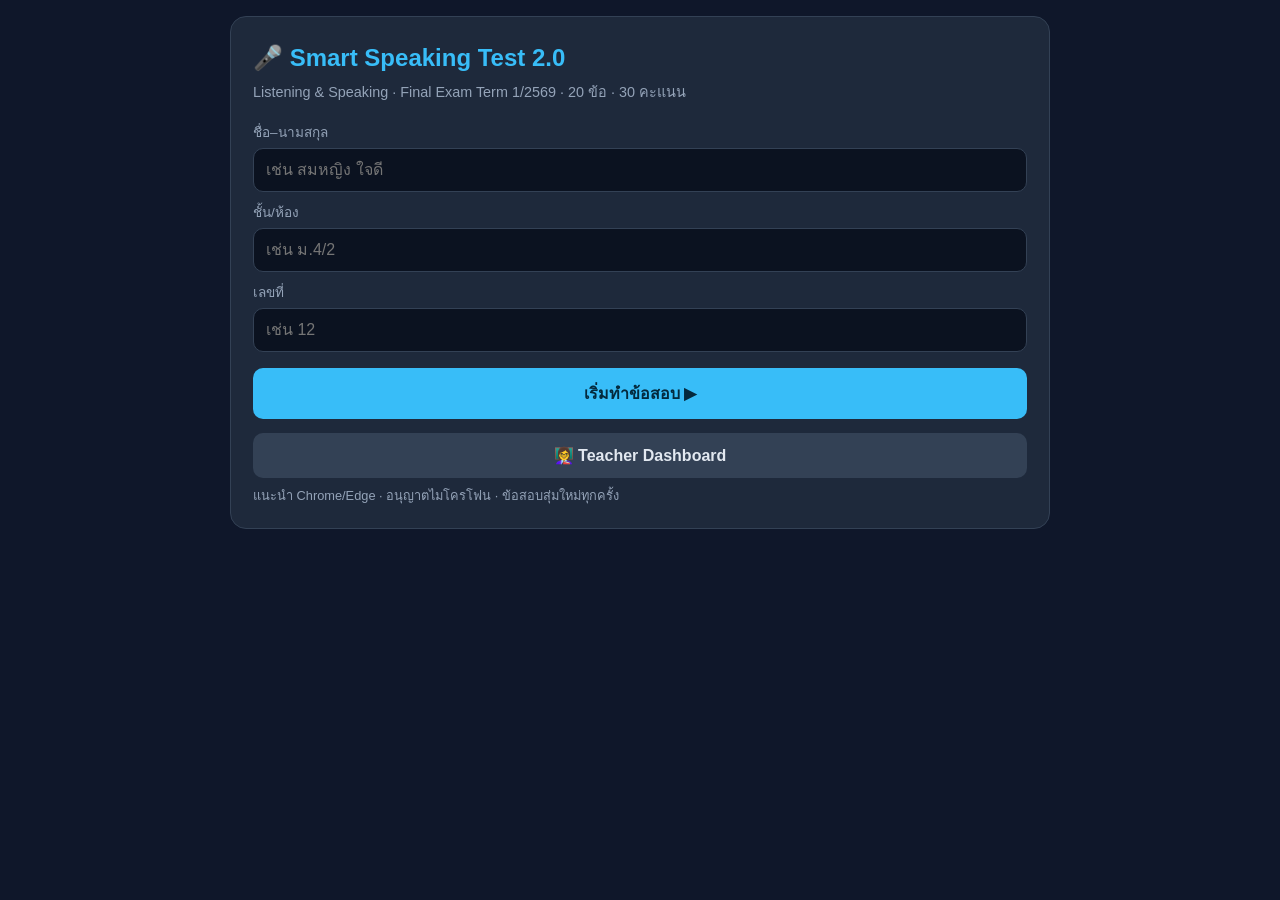
==== index.html @ fe325444 "Rename _Smart_Speaking_Test_2.0_20_30_.html to index.html" ====
<!DOCTYPE html>
<html lang="th">
<head>
<meta charset="UTF-8">
<meta name="viewport" content="width=device-width,initial-scale=1">
<title>Smart Speaking Test 2.0 | Listening & Speaking 1/2569</title>
<style>
:root{--bg:#0f172a;--card:#1e293b;--line:#334155;--pri:#38bdf8;--ok:#22c55e;--warn:#f59e0b;--bad:#ef4444;--txt:#e2e8f0;--mut:#94a3b8}
*{box-sizing:border-box;margin:0;padding:0}
body{font-family:'Segoe UI',Tahoma,sans-serif;background:var(--bg);color:var(--txt);padding:16px;line-height:1.6}
.wrap{max-width:820px;margin:0 auto}
.card{background:var(--card);border:1px solid var(--line);border-radius:16px;padding:22px;margin-bottom:16px}
h1{font-size:1.5rem;color:var(--pri);margin-bottom:4px}
h2{font-size:1.15rem;margin-bottom:12px;color:var(--pri)}
.sub{color:var(--mut);font-size:.9rem;margin-bottom:18px}
label{display:block;font-size:.85rem;color:var(--mut);margin:10px 0 4px}
input,select{width:100%;padding:12px;border-radius:10px;border:1px solid var(--line);background:#0b1220;color:var(--txt);font-size:1rem}
button{cursor:pointer;border:none;border-radius:10px;padding:13px 18px;font-size:1rem;font-weight:600;transition:.2s}
.btn{background:var(--pri);color:#04293d;width:100%;margin-top:16px}
.btn:hover{filter:brightness(1.1)}
.btn2{background:#334155;color:var(--txt)}
.mic{background:var(--bad);color:#fff;width:100%;font-size:1.05rem;padding:18px}
.mic.rec{animation:pulse 1s infinite}
@keyframes pulse{50%{opacity:.55}}
.bar{height:8px;background:#0b1220;border-radius:99px;overflow:hidden;margin:10px 0 18px}
.bar>i{display:block;height:100%;background:var(--pri);transition:.3s}
.q{font-size:1.3rem;font-weight:700;margin:6px 0 4px}
.tag{display:inline-block;font-size:.72rem;background:#0b1220;border:1px solid var(--line);color:var(--mut);padding:3px 10px;border-radius:99px}
.opt{display:block;width:100%;text-align:left;background:#0b1220;border:1px solid var(--line);color:var(--txt);padding:13px;border-radius:10px;margin-top:9px;font-weight:500}
.opt:hover{border-color:var(--pri)}
.opt.sel{border-color:var(--pri);background:#0d2b3d}
.box{background:#0b1220;border:1px dashed var(--line);border-radius:10px;padding:14px;margin-top:14px;min-height:56px;font-size:1rem}
.fb{margin-top:12px;padding:12px;border-radius:10px;font-weight:600}
.g{background:#052e16;color:#86efac}.y{background:#3b2a06;color:#fcd34d}.r{background:#3f1212;color:#fca5a5}
.grid{display:grid;grid-template-columns:repeat(auto-fit,minmax(130px,1fr));gap:12px}
.stat{background:#0b1220;border:1px solid var(--line);border-radius:12px;padding:14px;text-align:center}
.stat b{display:block;font-size:1.7rem;color:var(--pri)}
.stat span{font-size:.8rem;color:var(--mut)}
table{width:100%;border-collapse:collapse;font-size:.85rem;margin-top:12px}
th,td{border-bottom:1px solid var(--line);padding:9px;text-align:left}
th{color:var(--mut);font-weight:600}
.hide{display:none}
.row{display:flex;gap:10px;margin-top:14px}.row>*{flex:1}
.score{font-size:3rem;font-weight:800;color:var(--pri);text-align:center}
.note{font-size:.8rem;color:var(--mut);margin-top:8px}
</style>
</head>
<body><div class="wrap">

<!-- ========== LOGIN ========== -->
<div id="s1" class="card">
  <h1>🎤 Smart Speaking Test 2.0</h1>
  <div class="sub">Listening &amp; Speaking · Final Exam Term 1/2569 · 20 ข้อ · 30 คะแนน</div>
  <label>ชื่อ–นามสกุล</label><input id="nm" placeholder="เช่น สมหญิง ใจดี">
  <label>ชั้น/ห้อง</label><input id="cl" placeholder="เช่น ม.4/2">
  <label>เลขที่</label><input id="no" type="number" placeholder="เช่น 12">
  <button class="btn" onclick="start()">เริ่มทำข้อสอบ ▶</button>
  <div class="row"><button class="btn2" onclick="teacher()">👩‍🏫 Teacher Dashboard</button></div>
  <div class="note">แนะนำ Chrome/Edge · อนุญาตไมโครโฟน · ข้อสอบสุ่มใหม่ทุกครั้ง</div>
</div>

<!-- ========== TEST ========== -->
<div id="s2" class="card hide">
  <div style="display:flex;justify-content:space-between;font-size:.85rem;color:var(--mut)">
    <span id="pg">ข้อ 1 / 20</span><span id="sc">คะแนน 0 / 30</span>
  </div>
  <div class="bar"><i id="pb" style="width:5%"></i></div>
  <span class="tag" id="cat">Ability</span>
  <div class="q" id="qt">Can you sing?</div>
  <div class="note">🗣️ กดปุ่มไมค์แล้วพูดคำตอบเป็นภาษาอังกฤษ (ได้คะแนนเต็ม) หรือเลือกตัวเลือกด้านล่าง (ได้สูงสุด 1.0)</div>
  <button class="mic" id="mic" onclick="rec()">🎙️ กดเพื่อพูด</button>
  <div class="box" id="tr"><span style="color:#64748b">คำพูดของคุณจะแสดงที่นี่…</span></div>
  <div id="opts"></div>
  <div id="fb"></div>
  <button class="btn" id="nx" onclick="next()">ตรวจคำตอบ ✓</button>
</div>

<!-- ========== RESULT ========== -->
<div id="s3" class="card hide">
  <h2>📊 ผลการสอบ</h2>
  <div id="rs"></div>
  <div class="row"><button class="btn2" onclick="location.reload()">ทำใหม่</button>
  <button class="btn2" onclick="teacher()">Dashboard</button></div>
</div>

<!-- ========== DASHBOARD ========== -->
<div id="s4" class="card hide">
  <h2>👩‍🏫 Teacher Dashboard</h2>
  <div class="grid" id="st"></div>
  <div style="overflow-x:auto"><table id="tb"></table></div>
  <div class="row">
    <button class="btn2" onclick="csv()">⬇ Export CSV</button>
    <button class="btn2" onclick="clr()">🗑 ล้างข้อมูล</button>
    <button class="btn2" onclick="location.reload()">← กลับ</button>
  </div>
</div>

</div>
<script>
const TEACHER_PIN="1234", TOTAL=20, PER=1.5, PASS=.6;

/* ---------- คลังข้อสอบ 37 ข้อ (สุ่มมา 20) ---------- */
const BANK=[
{c:"Ability",q:"Can you sing?",a:"Yes, I can.",k:[["yes","yeah","no","nah"],["can"]]},
{c:"Ability",q:"Can you speak Spanish?",a:"No, I can't.",k:[["no","nah","yes"],["can"]]},
{c:"Ability",q:"Can you play tennis?",a:"Yes, but only a little.",k:[["yes","yeah"],["little","not very well"]]},
{c:"Ability",q:"Do you know how to ski?",a:"Yes, I do.",k:[["yes","yeah","no"],["do"]]},
{c:"Ability",q:"Do you know how to use a computer?",a:"Yes, I can use a computer.",k:[["yes","yeah"],["use","computer"]]},
{c:"Ability",q:"Do you know how to play the piano?",a:"I know how to play the piano.",k:[["know","can"],["play"],["piano"]]},
{c:"Personal",q:"Where are you from?",a:"I'm from England.",k:[["i'm","i am","im"],["from"],["england"]]},
{c:"Personal",q:"Which part of England are you from?",a:"London.",k:[["london"]]},
{c:"Personal",q:"What do you do?",a:"I'm a salesperson.",k:[["i'm","i am","im"],["salesperson","sales person"]]},
{c:"Personal",q:"Who do you work for?",a:"I work for IBM.",k:[["work"],["for"],["ibm"]]},
{c:"Personal",q:"Where do you work?",a:"I work in Richmond.",k:[["work"],["in"],["richmond"]]},
{c:"Personal",q:"What are you studying?",a:"I'm studying Economics.",k:[["studying","study"],["economics"]]},
{c:"Personal",q:"What school do you go to?",a:"I go to the University of Colorado.",k:[["go to"],["university"],["colorado"]]},
{c:"Personal",q:"How old are you?",a:"I'm twenty-five.",k:[["i'm","i am","im"],["twenty","25"]]},
{c:"Personal",q:"Are you married?",a:"Yes, I am.",k:[["yes","no"],["i am","i'm","im","not"]]},
{c:"Personal",q:"Do you have any children?",a:"No, I don't.",k:[["no","yes"],["don't","dont","do"]]},
{c:"Time",q:"Ask a stranger for the time politely.",a:"Excuse me, what time is it?",k:[["excuse me","pardon me","could you"],["time"]]},
{c:"Time",q:"It is 2:05. What time is it?",a:"It's five past two.",k:[["five"],["past","after","two oh five","2 05"]]},
{c:"Time",q:"It is 2:50. What time is it?",a:"It's ten to three.",k:[["ten"],["to","before"],["three"]]},
{c:"Time",q:"It is 4:15. What time is it?",a:"It's a quarter past four.",k:[["quarter"],["past","after"],["four"]]},
{c:"Time",q:"It is 2:30. What time is it?",a:"It's half past two.",k:[["half","thirty"],["past","two"]]},
{c:"Time",q:"Ask someone for today's date politely.",a:"Excuse me, what's today's date?",k:[["excuse me","pardon me","could you","do you know"],["date"]]},
{c:"Time",q:"Today is May 1. What's the date?",a:"It's May first.",k:[["may"],["first","1st"]]},
{c:"Time",q:"Today is Tuesday, May 1. What's the date?",a:"It's Tuesday, the first of May.",k:[["tuesday"],["first","1st"],["may"]]},
{c:"Time",q:"When is St. Patrick's Day?",a:"It's March seventeenth.",k:[["march"],["seventeen","17th","17"]]},
{c:"Routine",q:"What do you do after school?",a:"I go to the library.",k:[["i go","we go","go"],["library"]]},
{c:"Routine",q:"What does she do on Sunday?",a:"She goes to the park.",k:[["she goes","goes"],["park"]]},
{c:"Routine",q:"Who do you have lunch with?",a:"I have lunch with friends.",k:[["i have","have"],["lunch"],["friends"]]},
{c:"Routine",q:"Who does he have lunch with?",a:"He has lunch with classmates.",k:[["he has","has"],["lunch"],["classmates"]]},
{c:"Routine",q:"Do you get up before 7:00?",a:"Yes, I do.",k:[["yes","no"],["do","don't","dont"]]},
{c:"Routine",q:"Does he watch TV after dinner?",a:"No, he doesn't.",k:[["no","yes"],["doesn't","doesnt","does"]]},
{c:"Location",q:"Where is the phone book?",a:"It's on the desk, by the telephone.",k:[["it's","it is","its"],["on"],["desk"]]},
{c:"Location",q:"Where are the pens?",a:"They're in the drawer, next to the dictionary.",k:[["they're","they are","theyre"],["in"],["drawer"]]},
{c:"Location",q:"Where does the teapot go?",a:"It goes behind the sink, on the shelf.",k:[["it goes","goes"],["behind"],["sink"]]},
{c:"Location",q:"Where do the magazines go?",a:"They go under the coffee table.",k:[["they go","go"],["under"],["coffee table","table"]]},
{c:"Location",q:"Where do the sugar tongs go?",a:"They go between the radio and the clock.",k:[["they go","go"],["between"],["radio"],["clock"]]},
{c:"Location",q:"Tell your friend to put the sugar bowl on the counter.",a:"Pick up the sugar bowl and put it on the counter.",k:[["pick up","take"],["sugar bowl"],["put"],["counter"]]}
];

/* ---------- Utils ---------- */
const sh=a=>a.map(v=>[Math.random(),v]).sort((x,y)=>x[0]-y[0]).map(v=>v[1]);
const norm=s=>" "+s.toLowerCase().replace(/[^a-z0-9' ]/g," ").replace(/\s+/g," ").trim()+" ";
let Q=[],i=0,total=0,log=[],pick=null,tx="",rg=null,busy=false;

function start(){
 const n=nm.value.trim(),c=cl.value.trim(),o=no.value.trim();
 if(!n||!c||!o){alert("กรุณากรอกชื่อ ชั้น และเลขที่ให้ครบ");return}
 Q=sh(BANK).slice(0,TOTAL); s1.classList.add("hide"); s2.classList.remove("hide"); show();
}

function show(){
 const q=Q[i]; pick=null; tx="";
 cat.textContent=q.c; qt.textContent=q.q;
 pg.textContent=`ข้อ ${i+1} / ${TOTAL}`;
 sc.textContent=`คะแนน ${total.toFixed(2)} / 30`;
 pb.style.width=((i+1)/TOTAL*100)+"%";
 tr.innerHTML='<span style="color:#64748b">คำพูดของคุณจะแสดงที่นี่…</span>';
 fb.innerHTML=""; nx.textContent="ตรวจคำตอบ ✓"; nx.onclick=next;
 const pool=BANK.filter(x=>x.c===q.c&&x.a!==q.a);
 const opts=sh([q.a,...sh(pool).slice(0,3).map(x=>x.a)]);
 document.getElementById("opts").innerHTML=opts.map(t=>
  `<button class="opt" onclick="sel(this,'${t.replace(/'/g,"\\'")}')">${t}</button>`).join("");
}
function sel(el,t){document.querySelectorAll(".opt").forEach(e=>e.classList.remove("sel"));el.classList.add("sel");pick=t}

/* ---------- Speech Recognition ---------- */
function rec(){
 const SR=window.SpeechRecognition||window.webkitSpeechRecognition;
 if(!SR){alert("เบราว์เซอร์นี้ไม่รองรับการรับเสียง กรุณาใช้ Chrome หรือ Edge");return}
 if(busy){rg&&rg.stop();return}
 rg=new SR(); rg.lang="en-US"; rg.interimResults=true; rg.maxAlternatives=3;
 busy=true; mic.classList.add("rec"); mic.textContent="⏹️ กำลังฟัง… (กดเพื่อหยุด)";
 rg.onresult=e=>{let s="";for(const r of e.results)s+=r[0].transcript;tx=s;tr.textContent=s};
 rg.onerror=()=>{tr.textContent="⚠️ ไม่ได้ยินเสียง ลองใหม่อีกครั้ง"};
 rg.onend=()=>{busy=false;mic.classList.remove("rec");mic.textContent="🎙️ กดเพื่อพูด"};
 rg.start();
}

/* ---------- Smart Check ---------- */
function grade(q){
 let pt=0,mode="-",said=tx.trim();
 if(said){
  const t=norm(said);
  const hit=q.k.filter(g=>g.some(w=>t.includes(" "+w)||t.includes(w+" ")||t.includes(w))).length;
  const r=hit/q.k.length;
  pt=Math.round(PER*r*4)/4; mode="Speaking";                 // พูด = ได้เต็ม 1.5
 }else if(pick){
  pt=pick===q.a?1.0:0; mode="Choice";                        // เลือก = เต็ม 1.0
 }
 return{pt,mode,said:said||pick||"(ไม่ตอบ)"};
}

function next(){
 const q=Q[i]; if(busy){rg.stop();return}
 const g=grade(q); total+=g.pt;
 log.push({no:i+1,cat:q.c,q:q.q,ans:g.said,model:q.a,pt:g.pt,mode:g.mode});
 const cls=g.pt>=1.25?"g":g.pt>=.75?"y":"r";
 fb.innerHTML=`<div class="fb ${cls}">${g.pt>=1.25?"✅ ดีมาก":g.pt>=.75?"🟡 ใช้ได้ ลองพูดให้ครบประโยค":"❌ ยังไม่ตรง"} · ได้ ${g.pt.toFixed(2)} / 1.50 (${g.mode})<br>
 <span style="font-weight:400">เฉลย: <b>${q.a}</b></span></div>`;
 sc.textContent=`คะแนน ${total.toFixed(2)} / 30`;
 nx.textContent=i<TOTAL-1?"ข้อถัดไป →":"ดูผลสอบ 🏁";
 nx.onclick=()=>{i++;i<TOTAL?show():finish()};
}

function finish(){
 const pct=total/30, pass=pct>=PASS;
 const rec_={name:nm.value.trim(),cls:cl.value.trim(),no:no.value.trim(),
  score:+total.toFixed(2),pct:Math.round(pct*100),pass,
  date:new Date().toLocaleString("th-TH"),detail:log};
 const db=JSON.parse(localStorage.getItem("sst")||"[]"); db.push(rec_);
 localStorage.setItem("sst",JSON.stringify(db));
 const by={}; log.forEach(l=>{by[l.cat]=by[l.cat]||[0,0];by[l.cat][0]+=l.pt;by[l.cat][1]+=PER});
 s2.classList.add("hide"); s3.classList.remove("hide");
 rs.innerHTML=`<div class="score">${total.toFixed(2)} / 30</div>
 <div style="text-align:center;margin-bottom:16px" class="${pass?'':''}">
 <b style="color:${pass?'var(--ok)':'var(--bad)'}">${pass?"🎉 ผ่านเกณฑ์":"📚 ยังไม่ผ่าน (เกณฑ์ 18/30)"}</b>
 <div class="note">${rec_.name} · ${rec_.cls} · เลขที่ ${rec_.no} · ${rec_.pct}%</div></div>
 <h2>คะแนนรายหมวด</h2><div class="grid">${Object.entries(by).map(([k,v])=>
 `<div class="stat"><b>${v[0].toFixed(1)}</b><span>${k}<br>เต็ม ${v[1].toFixed(1)}</span></div>`).join("")}</div>
 <h2 style="margin-top:20px">รายละเอียด</h2>
 <div style="overflow-x:auto"><table><tr><th>#</th><th>คำถาม</th><th>คำตอบของนักเรียน</th><th>เฉลย</th><th>คะแนน</th></tr>
 ${log.map(l=>`<tr><td>${l.no}</td><td>${l.q}</td><td>${l.ans}</td><td>${l.model}</td>
 <td style="color:${l.pt>=1.25?'#86efac':l.pt>=.75?'#fcd34d':'#fca5a5'}">${l.pt.toFixed(2)}</td></tr>`).join("")}</table></div>
 <div class="note">* คะแนนนี้ตรวจจาก transcript (Content + Grammar) ครูควรฟังเสียงจริงเพื่อประเมิน Pronunciation/Fluency เพิ่มเติม</div>`;
}

/* ---------- Dashboard ---------- */
function teacher(){
 if(prompt("กรอกรหัสครู:")!==TEACHER_PIN){alert("รหัสไม่ถูกต้อง");return}
 const db=JSON.parse(localStorage.getItem("sst")||"[]");
 [s1,s2,s3].forEach(e=>e.classList.add("hide")); s4.classList.remove("hide");
 const n=db.length,avg=n?db.reduce((a,b)=>a+b.score,0)/n:0,p=db.filter(x=>x.pass).length;
 st.innerHTML=`<div class="stat"><b>${n}</b><span>ผู้เข้าสอบ</span></div>
 <div class="stat"><b>${avg.toFixed(2)}</b><span>คะแนนเฉลี่ย /30</span></div>
 <div class="stat"><b>${p}</b><span>ผ่านเกณฑ์</span></div>
 <div class="stat"><b>${n?Math.round(p/n*100):0}%</b><span>อัตราผ่าน</span></div>`;
 tb.innerHTML=`<tr><th>#</th><th>ชื่อ</th><th>ชั้น</th><th>เลขที่</th><th>คะแนน</th><th>%</th><th>ผล</th><th>วันเวลา</th></tr>`+
 (n?db.map((r,k)=>`<tr><td>${k+1}</td><td>${r.name}</td><td>${r.cls}</td><td>${r.no}</td>
 <td>${r.score.toFixed(2)}</td><td>${r.pct}%</td>
 <td style="color:${r.pass?'#86efac':'#fca5a5'}">${r.pass?"ผ่าน":"ไม่ผ่าน"}</td><td>${r.date}</td></tr>`).join("")
 :`<tr><td colspan="8" style="text-align:center;color:#64748b">ยังไม่มีข้อมูลการสอบ</td></tr>`);
}
function csv(){
 const db=JSON.parse(localStorage.getItem("sst")||"[]");
 if(!db.length){alert("ยังไม่มีข้อมูล");return}
 let s="ชื่อ,ชั้น,เลขที่,คะแนน,เต็ม,ร้อยละ,ผล,วันเวลา\n";
 db.forEach(r=>s+=`"${r.name}","${r.cls}",${r.no},${r.score},30,${r.pct},${r.pass?"ผ่าน":"ไม่ผ่าน"},"${r.date}"\n`);
 const a=document.createElement("a");
 a.href=URL.createObjectURL(new Blob(["\uFEFF"+s],{type:"text/csv;charset=utf-8"}));
 a.download="speaking_test_results.csv"; a.click();
}
function clr(){if(confirm("ลบผลสอบทั้งหมด?")){localStorage.removeItem("sst");teacher()}}
</script>
</body></html>
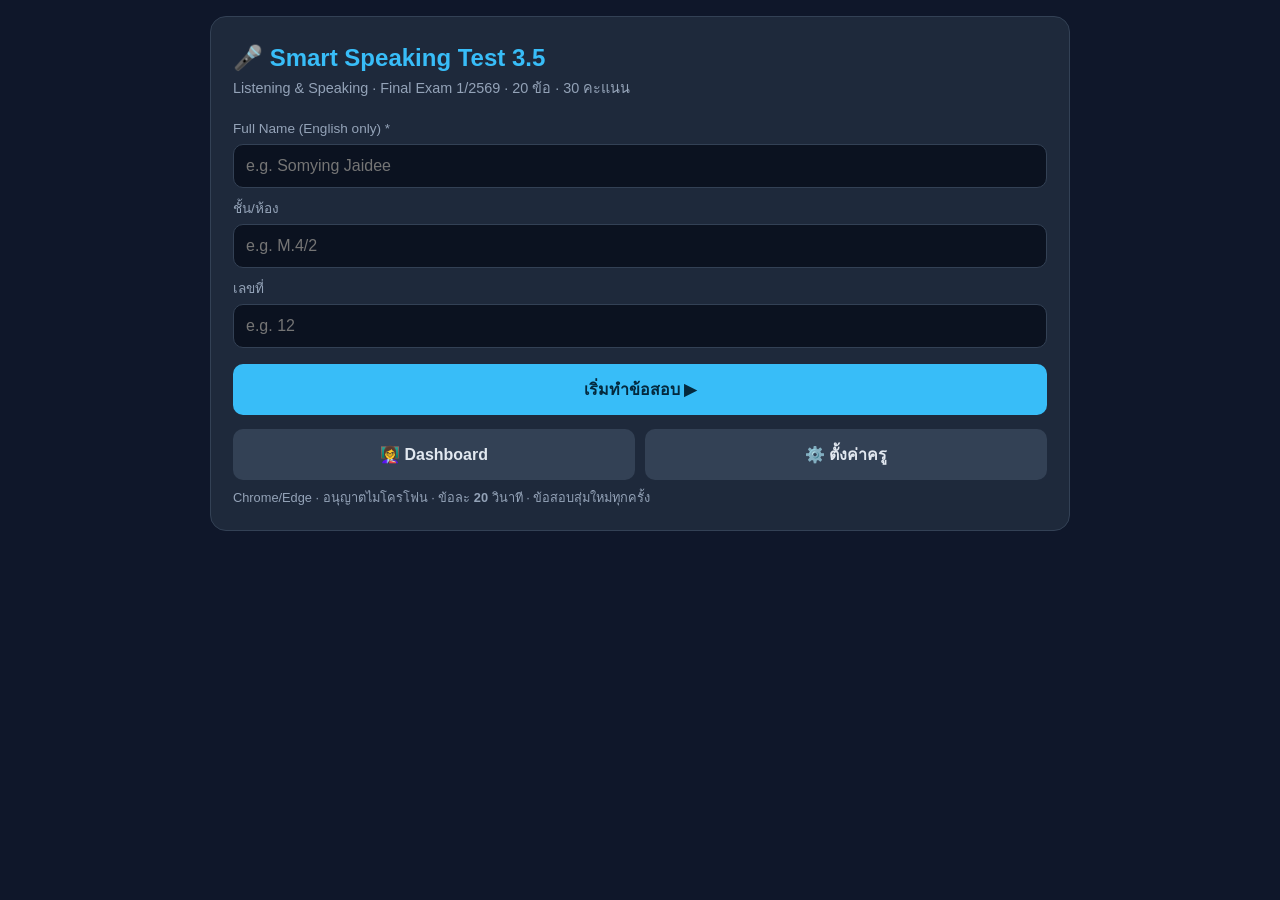
==== commit 55310f16: "Update index.html" ====
--- a/index.html
+++ b/index.html
@@ -3,254 +3,371 @@
 <head>
 <meta charset="UTF-8">
 <meta name="viewport" content="width=device-width,initial-scale=1">
-<title>Smart Speaking Test 2.0 | Listening & Speaking 1/2569</title>
+<title>Smart Speaking Test 3.5 | Listening &amp; Speaking 1/2569</title>
 <style>
-:root{--bg:#0f172a;--card:#1e293b;--line:#334155;--pri:#38bdf8;--ok:#22c55e;--warn:#f59e0b;--bad:#ef4444;--txt:#e2e8f0;--mut:#94a3b8}
+:root{--bg:#0f172a;--card:#1e293b;--line:#334155;--pri:#38bdf8;--ok:#22c55e;--bad:#ef4444;--txt:#e2e8f0;--mut:#94a3b8}
 *{box-sizing:border-box;margin:0;padding:0}
 body{font-family:'Segoe UI',Tahoma,sans-serif;background:var(--bg);color:var(--txt);padding:16px;line-height:1.6}
-.wrap{max-width:820px;margin:0 auto}
+.wrap{max-width:860px;margin:0 auto}
 .card{background:var(--card);border:1px solid var(--line);border-radius:16px;padding:22px;margin-bottom:16px}
-h1{font-size:1.5rem;color:var(--pri);margin-bottom:4px}
-h2{font-size:1.15rem;margin-bottom:12px;color:var(--pri)}
+h1{font-size:1.5rem;color:var(--pri)}h2{font-size:1.15rem;margin-bottom:12px;color:var(--pri)}
 .sub{color:var(--mut);font-size:.9rem;margin-bottom:18px}
 label{display:block;font-size:.85rem;color:var(--mut);margin:10px 0 4px}
-input,select{width:100%;padding:12px;border-radius:10px;border:1px solid var(--line);background:#0b1220;color:var(--txt);font-size:1rem}
+input{width:100%;padding:12px;border-radius:10px;border:1px solid var(--line);background:#0b1220;color:var(--txt);font-size:1rem}
+input.bad{border-color:var(--bad);background:#1a0b0b}
+input.good{border-color:var(--ok)}
+.err{color:#fca5a5;font-size:.8rem;margin-top:5px;display:none}
 button{cursor:pointer;border:none;border-radius:10px;padding:13px 18px;font-size:1rem;font-weight:600;transition:.2s}
-.btn{background:var(--pri);color:#04293d;width:100%;margin-top:16px}
-.btn:hover{filter:brightness(1.1)}
+.btn{background:var(--pri);color:#04293d;width:100%;margin-top:16px}.btn:hover{filter:brightness(1.1)}
 .btn2{background:#334155;color:var(--txt)}
 .mic{background:var(--bad);color:#fff;width:100%;font-size:1.05rem;padding:18px}
-.mic.rec{animation:pulse 1s infinite}
-@keyframes pulse{50%{opacity:.55}}
-.bar{height:8px;background:#0b1220;border-radius:99px;overflow:hidden;margin:10px 0 18px}
+.mic:disabled{opacity:.45;cursor:not-allowed}
+.mic.rec{animation:pulse 1s infinite}@keyframes pulse{50%{opacity:.55}}
+.bar{height:8px;background:#0b1220;border-radius:99px;overflow:hidden;margin:10px 0 8px}
 .bar>i{display:block;height:100%;background:var(--pri);transition:.3s}
+.tbar{height:6px;background:#0b1220;border-radius:99px;overflow:hidden;margin-bottom:16px}
+.tbar>i{display:block;height:100%;background:var(--ok);transition:1s linear}
 .q{font-size:1.3rem;font-weight:700;margin:6px 0 4px}
 .tag{display:inline-block;font-size:.72rem;background:#0b1220;border:1px solid var(--line);color:var(--mut);padding:3px 10px;border-radius:99px}
+.clock{float:right;font-weight:800;font-size:1.1rem;color:var(--ok)}.clock.low{color:var(--bad)}
 .opt{display:block;width:100%;text-align:left;background:#0b1220;border:1px solid var(--line);color:var(--txt);padding:13px;border-radius:10px;margin-top:9px;font-weight:500}
-.opt:hover{border-color:var(--pri)}
-.opt.sel{border-color:var(--pri);background:#0d2b3d}
-.box{background:#0b1220;border:1px dashed var(--line);border-radius:10px;padding:14px;margin-top:14px;min-height:56px;font-size:1rem}
+.opt:hover{border-color:var(--pri)}.opt.sel{border-color:var(--pri);background:#0d2b3d}
+.box{background:#0b1220;border:1px dashed var(--line);border-radius:10px;padding:14px;margin-top:14px;min-height:56px}
 .fb{margin-top:12px;padding:12px;border-radius:10px;font-weight:600}
 .g{background:#052e16;color:#86efac}.y{background:#3b2a06;color:#fcd34d}.r{background:#3f1212;color:#fca5a5}
+.fb ul{margin:6px 0 0 18px;font-weight:400}
 .grid{display:grid;grid-template-columns:repeat(auto-fit,minmax(130px,1fr));gap:12px}
 .stat{background:#0b1220;border:1px solid var(--line);border-radius:12px;padding:14px;text-align:center}
-.stat b{display:block;font-size:1.7rem;color:var(--pri)}
-.stat span{font-size:.8rem;color:var(--mut)}
+.stat b{display:block;font-size:1.7rem;color:var(--pri)}.stat span{font-size:.8rem;color:var(--mut)}
 table{width:100%;border-collapse:collapse;font-size:.85rem;margin-top:12px}
-th,td{border-bottom:1px solid var(--line);padding:9px;text-align:left}
-th{color:var(--mut);font-weight:600}
-.hide{display:none}
-.row{display:flex;gap:10px;margin-top:14px}.row>*{flex:1}
+th,td{border-bottom:1px solid var(--line);padding:9px;text-align:left;vertical-align:top}
+th{color:var(--mut)}audio{width:185px;height:34px}
+.hide{display:none}.row{display:flex;gap:10px;margin-top:14px}.row>*{flex:1}
 .score{font-size:3rem;font-weight:800;color:var(--pri);text-align:center}
 .note{font-size:.8rem;color:var(--mut);margin-top:8px}
 </style>
 </head>
 <body><div class="wrap">
 
-<!-- ========== LOGIN ========== -->
+<!-- ===== LOGIN ===== -->
 <div id="s1" class="card">
-  <h1>🎤 Smart Speaking Test 2.0</h1>
-  <div class="sub">Listening &amp; Speaking · Final Exam Term 1/2569 · 20 ข้อ · 30 คะแนน</div>
-  <label>ชื่อ–นามสกุล</label><input id="nm" placeholder="เช่น สมหญิง ใจดี">
-  <label>ชั้น/ห้อง</label><input id="cl" placeholder="เช่น ม.4/2">
-  <label>เลขที่</label><input id="no" type="number" placeholder="เช่น 12">
+  <h1>🎤 Smart Speaking Test 3.5</h1>
+  <div class="sub">Listening &amp; Speaking · Final Exam 1/2569 · 20 ข้อ · 30 คะแนน</div>
+  <label>Full Name (English only) *</label>
+  <input id="nm" placeholder="e.g. Somying Jaidee" autocomplete="off" oninput="chkName()" onblur="chkName()">
+  <div class="err" id="nmErr">⚠️ กรุณากรอกชื่อ–นามสกุลเป็นภาษาอังกฤษ (อย่างน้อย 2 คำ)</div>
+  <label>ชั้น/ห้อง</label><input id="cl" placeholder="e.g. M.4/2">
+  <label>เลขที่</label><input id="no" type="number" placeholder="e.g. 12">
   <button class="btn" onclick="start()">เริ่มทำข้อสอบ ▶</button>
-  <div class="row"><button class="btn2" onclick="teacher()">👩‍🏫 Teacher Dashboard</button></div>
-  <div class="note">แนะนำ Chrome/Edge · อนุญาตไมโครโฟน · ข้อสอบสุ่มใหม่ทุกครั้ง</div>
+  <div class="row">
+    <button class="btn2" onclick="teacher()">👩‍🏫 Dashboard</button>
+    <button class="btn2" onclick="setup()">⚙️ ตั้งค่าครู</button>
+  </div>
+  <div class="note">Chrome/Edge · อนุญาตไมโครโฟน · ข้อละ <b id="secShow">20</b> วินาที · ข้อสอบสุ่มใหม่ทุกครั้ง</div>
 </div>
 
-<!-- ========== TEST ========== -->
+<!-- ===== TEST ===== -->
 <div id="s2" class="card hide">
   <div style="display:flex;justify-content:space-between;font-size:.85rem;color:var(--mut)">
-    <span id="pg">ข้อ 1 / 20</span><span id="sc">คะแนน 0 / 30</span>
-  </div>
-  <div class="bar"><i id="pb" style="width:5%"></i></div>
-  <span class="tag" id="cat">Ability</span>
-  <div class="q" id="qt">Can you sing?</div>
-  <div class="note">🗣️ กดปุ่มไมค์แล้วพูดคำตอบเป็นภาษาอังกฤษ (ได้คะแนนเต็ม) หรือเลือกตัวเลือกด้านล่าง (ได้สูงสุด 1.0)</div>
+    <span id="pg"></span><span id="sc"></span></div>
+  <div class="bar"><i id="pb"></i></div>
+  <span class="tag" id="cat"></span><span class="clock" id="ck"></span>
+  <div class="tbar"><i id="tp" style="width:100%"></i></div>
+  <div class="q" id="qt"></div>
+  <div class="note">🗣️ กดไมค์แล้วพูด (เต็ม 1.50) หรือเลือกตัวเลือก (เต็ม 1.00) — หมดเวลาระบบตรวจอัตโนมัติ</div>
   <button class="mic" id="mic" onclick="rec()">🎙️ กดเพื่อพูด</button>
-  <div class="box" id="tr"><span style="color:#64748b">คำพูดของคุณจะแสดงที่นี่…</span></div>
-  <div id="opts"></div>
-  <div id="fb"></div>
-  <button class="btn" id="nx" onclick="next()">ตรวจคำตอบ ✓</button>
+  <div class="box" id="tr"></div>
+  <div id="opts"></div><div id="fb"></div>
+  <button class="btn" id="nx">ตรวจคำตอบ ✓</button>
 </div>
 
-<!-- ========== RESULT ========== -->
-<div id="s3" class="card hide">
-  <h2>📊 ผลการสอบ</h2>
-  <div id="rs"></div>
+<!-- ===== RESULT ===== -->
+<div id="s3" class="card hide"><h2>📊 ผลการสอบ</h2><div id="rs"></div>
   <div class="row"><button class="btn2" onclick="location.reload()">ทำใหม่</button>
-  <button class="btn2" onclick="teacher()">Dashboard</button></div>
-</div>
-
-<!-- ========== DASHBOARD ========== -->
-<div id="s4" class="card hide">
-  <h2>👩‍🏫 Teacher Dashboard</h2>
-  <div class="grid" id="st"></div>
-  <div style="overflow-x:auto"><table id="tb"></table></div>
-  <div class="row">
-    <button class="btn2" onclick="csv()">⬇ Export CSV</button>
-    <button class="btn2" onclick="clr()">🗑 ล้างข้อมูล</button>
-    <button class="btn2" onclick="location.reload()">← กลับ</button>
-  </div>
-</div>
+  <button class="btn2" onclick="teacher()">Dashboard</button></div></div>
+
+<!-- ===== DASHBOARD ===== -->
+<div id="s4" class="card hide"><h2>👩‍🏫 Teacher Dashboard</h2>
+  <div class="grid" id="st"></div><div style="overflow-x:auto"><table id="tb"></table></div>
+  <div class="row"><button class="btn2" onclick="csv()">⬇ CSV</button>
+  <button class="btn2" onclick="clr()">🗑 ล้างข้อมูล</button>
+  <button class="btn2" onclick="location.reload()">← กลับ</button></div></div>
 
 </div>
 <script>
-const TEACHER_PIN="1234", TOTAL=20, PER=1.5, PASS=.6;
-
-/* ---------- คลังข้อสอบ 37 ข้อ (สุ่มมา 20) ---------- */
+/* ================= CONFIG ================= */
+const PIN="1234", TOTAL=20, PER=1.5, PASS=.6;
+let SEC=+(localStorage.getItem("sst_sec")||20);
+let SHEET=localStorage.getItem("sst_url")||"";
+secShow.textContent=SEC;
+
+/* ================= QUESTION BANK (37 ข้อ มี alt ทุกข้อ) ================= */
 const BANK=[
-{c:"Ability",q:"Can you sing?",a:"Yes, I can.",k:[["yes","yeah","no","nah"],["can"]]},
-{c:"Ability",q:"Can you speak Spanish?",a:"No, I can't.",k:[["no","nah","yes"],["can"]]},
-{c:"Ability",q:"Can you play tennis?",a:"Yes, but only a little.",k:[["yes","yeah"],["little","not very well"]]},
-{c:"Ability",q:"Do you know how to ski?",a:"Yes, I do.",k:[["yes","yeah","no"],["do"]]},
-{c:"Ability",q:"Do you know how to use a computer?",a:"Yes, I can use a computer.",k:[["yes","yeah"],["use","computer"]]},
-{c:"Ability",q:"Do you know how to play the piano?",a:"I know how to play the piano.",k:[["know","can"],["play"],["piano"]]},
-{c:"Personal",q:"Where are you from?",a:"I'm from England.",k:[["i'm","i am","im"],["from"],["england"]]},
-{c:"Personal",q:"Which part of England are you from?",a:"London.",k:[["london"]]},
-{c:"Personal",q:"What do you do?",a:"I'm a salesperson.",k:[["i'm","i am","im"],["salesperson","sales person"]]},
-{c:"Personal",q:"Who do you work for?",a:"I work for IBM.",k:[["work"],["for"],["ibm"]]},
-{c:"Personal",q:"Where do you work?",a:"I work in Richmond.",k:[["work"],["in"],["richmond"]]},
-{c:"Personal",q:"What are you studying?",a:"I'm studying Economics.",k:[["studying","study"],["economics"]]},
-{c:"Personal",q:"What school do you go to?",a:"I go to the University of Colorado.",k:[["go to"],["university"],["colorado"]]},
-{c:"Personal",q:"How old are you?",a:"I'm twenty-five.",k:[["i'm","i am","im"],["twenty","25"]]},
-{c:"Personal",q:"Are you married?",a:"Yes, I am.",k:[["yes","no"],["i am","i'm","im","not"]]},
-{c:"Personal",q:"Do you have any children?",a:"No, I don't.",k:[["no","yes"],["don't","dont","do"]]},
-{c:"Time",q:"Ask a stranger for the time politely.",a:"Excuse me, what time is it?",k:[["excuse me","pardon me","could you"],["time"]]},
-{c:"Time",q:"It is 2:05. What time is it?",a:"It's five past two.",k:[["five"],["past","after","two oh five","2 05"]]},
-{c:"Time",q:"It is 2:50. What time is it?",a:"It's ten to three.",k:[["ten"],["to","before"],["three"]]},
-{c:"Time",q:"It is 4:15. What time is it?",a:"It's a quarter past four.",k:[["quarter"],["past","after"],["four"]]},
-{c:"Time",q:"It is 2:30. What time is it?",a:"It's half past two.",k:[["half","thirty"],["past","two"]]},
-{c:"Time",q:"Ask someone for today's date politely.",a:"Excuse me, what's today's date?",k:[["excuse me","pardon me","could you","do you know"],["date"]]},
-{c:"Time",q:"Today is May 1. What's the date?",a:"It's May first.",k:[["may"],["first","1st"]]},
-{c:"Time",q:"Today is Tuesday, May 1. What's the date?",a:"It's Tuesday, the first of May.",k:[["tuesday"],["first","1st"],["may"]]},
-{c:"Time",q:"When is St. Patrick's Day?",a:"It's March seventeenth.",k:[["march"],["seventeen","17th","17"]]},
-{c:"Routine",q:"What do you do after school?",a:"I go to the library.",k:[["i go","we go","go"],["library"]]},
-{c:"Routine",q:"What does she do on Sunday?",a:"She goes to the park.",k:[["she goes","goes"],["park"]]},
-{c:"Routine",q:"Who do you have lunch with?",a:"I have lunch with friends.",k:[["i have","have"],["lunch"],["friends"]]},
-{c:"Routine",q:"Who does he have lunch with?",a:"He has lunch with classmates.",k:[["he has","has"],["lunch"],["classmates"]]},
-{c:"Routine",q:"Do you get up before 7:00?",a:"Yes, I do.",k:[["yes","no"],["do","don't","dont"]]},
-{c:"Routine",q:"Does he watch TV after dinner?",a:"No, he doesn't.",k:[["no","yes"],["doesn't","doesnt","does"]]},
-{c:"Location",q:"Where is the phone book?",a:"It's on the desk, by the telephone.",k:[["it's","it is","its"],["on"],["desk"]]},
-{c:"Location",q:"Where are the pens?",a:"They're in the drawer, next to the dictionary.",k:[["they're","they are","theyre"],["in"],["drawer"]]},
-{c:"Location",q:"Where does the teapot go?",a:"It goes behind the sink, on the shelf.",k:[["it goes","goes"],["behind"],["sink"]]},
-{c:"Location",q:"Where do the magazines go?",a:"They go under the coffee table.",k:[["they go","go"],["under"],["coffee table","table"]]},
-{c:"Location",q:"Where do the sugar tongs go?",a:"They go between the radio and the clock.",k:[["they go","go"],["between"],["radio"],["clock"]]},
-{c:"Location",q:"Tell your friend to put the sugar bowl on the counter.",a:"Pick up the sugar bowl and put it on the counter.",k:[["pick up","take"],["sugar bowl"],["put"],["counter"]]}
-];
-
-/* ---------- Utils ---------- */
+{c:"Ability",q:"Can you sing?",k:[["yes","yeah","no","nah"],["can"]],a:"Yes, I can.",
+ alt:["Yes, I can.","Yeah, I can.","No, I can't.","Nah, I can't.","Yes, but only a little.","Yeah, but not very well."]},
+{c:"Ability",q:"Can you speak Spanish?",k:[["no","nah","yes"],["can"]],a:"No, I can't.",
+ alt:["No, I can't.","Nah, I can't.","Yes, I can.","A little.","Yes, but only a little."]},
+{c:"Ability",q:"Can you play tennis?",k:[["yes","yeah","little"],["can","little","well"]],a:"Yes, but only a little.",
+ alt:["Yes, but only a little.","Yeah, but not very well.","A little.","Yes, I can."]},
+{c:"Ability",q:"Do you know how to ski?",k:[["yes","yeah","no","nah"],["do"]],a:"Yes, I do.",
+ alt:["Yes, I do.","Yeah, I do.","No, I don't.","Nah, I don't."]},
+{c:"Ability",q:"Do you know how to use a computer?",k:[["yes","can"],["use","computer"]],a:"Yes, I can use a computer.",
+ alt:["Yes, I do.","Yes, I can use a computer.","I can use a computer.","Yeah, I do."]},
+{c:"Ability",q:"Do you know how to play the piano?",k:[["know","can","yes"],["play"],["piano"]],a:"I know how to play the piano.",
+ alt:["Yes, I do.","I know how to play the piano.","I can play the piano.","No, I don't."]},
+{c:"Personal",q:"Where are you from?",k:[["i am","from"],["england"]],a:"I'm from England.",
+ alt:["I'm from England.","I am from England.","England.","I'm from London, England."]},
+{c:"Personal",q:"Which part of England are you from?",k:[["london"]],a:"London.",
+ alt:["London.","I'm from London.","I am from London."]},
+{c:"Personal",q:"What do you do?",k:[["i am","work"],["salesperson","sales"]],a:"I'm a salesperson.",
+ alt:["I'm a salesperson.","I am a salesperson.","A salesperson.","I work as a salesperson."]},
+{c:"Personal",q:"Who do you work for?",k:[["work","for"],["ibm"]],a:"I work for IBM.",
+ alt:["I work for IBM.","IBM.","I'm with IBM."]},
+{c:"Personal",q:"Where do you work?",k:[["work","in"],["richmond"]],a:"I work in Richmond.",
+ alt:["I work in Richmond.","In Richmond.","I work at IBM in Richmond."]},
+{c:"Personal",q:"What are you studying?",k:[["study"],["economics"]],a:"I'm studying Economics.",
+ alt:["I'm studying Economics.","I study Economics.","Economics."]},
+{c:"Personal",q:"What school do you go to?",k:[["go to","at"],["university"],["colorado"]],a:"I go to the University of Colorado.",
+ alt:["I go to the University of Colorado.","The University of Colorado.","I'm at the University of Colorado."]},
+{c:"Personal",q:"How old are you?",k:[["i am","twenty"],["twenty five","five"]],a:"I'm twenty-five.",
+ alt:["I'm twenty-five.","I am twenty-five.","Twenty-five.","I'm 25 years old."]},
+{c:"Personal",q:"Are you married?",k:[["yes","no"],["i am","not"]],a:"Yes, I am.",
+ alt:["Yes, I am.","No, I'm not.","No, I am not."]},
+{c:"Personal",q:"Do you have any children?",k:[["no","yes"],["do","not"]],a:"No, I don't.",
+ alt:["No, I don't.","Yes, I do.","Yes, I have two children."]},
+{c:"Time",q:"Ask a stranger for the time politely.",k:[["excuse me","pardon me","could you","do you"],["time"]],a:"Excuse me, what time is it?",
+ alt:["Excuse me, what time is it?","Pardon me, do you know the time?","Do you have the time?","Could you tell me the time?"]},
+{c:"Time",q:"It is 2:05. What time is it?",k:[["five","oh"],["past","two"]],a:"It's five past two.",
+ alt:["It's five past two.","It's five after two.","It's two oh five.","Five past two."]},
+{c:"Time",q:"It is 2:50. What time is it?",k:[["ten","fifty"],["to","two"],["three"]],a:"It's ten to three.",
+ alt:["It's ten to three.","It's ten before three.","It's two fifty.","Ten to three."]},
+{c:"Time",q:"It is 4:15. What time is it?",k:[["quarter","fifteen"],["past","four"]],a:"It's a quarter past four.",
+ alt:["It's a quarter past four.","It's a quarter after four.","It's four fifteen.","A quarter past four."]},
+{c:"Time",q:"It is 2:30. What time is it?",k:[["half","thirty"],["past","two"]],a:"It's half past two.",
+ alt:["It's half past two.","It's two thirty.","Half past two."]},
+{c:"Time",q:"Ask someone for today's date politely.",k:[["excuse me","pardon me","could you","do you"],["date"]],a:"Excuse me, what's today's date?",
+ alt:["Excuse me, what's today's date?","Pardon me, what's the date today?","Do you know the date?","Could you tell me today's date?"]},
+{c:"Time",q:"Today is May 1. What's the date?",k:[["may"],["first"]],a:"It's May first.",
+ alt:["It's May first.","It's the first of May.","May first.","It's May 1st."]},
+{c:"Time",q:"Today is Tuesday, May 1. What's the date?",k:[["tuesday"],["first"],["may"]],a:"It's Tuesday, the first of May.",
+ alt:["It's Tuesday, May the first.","It's Tuesday, the first of May.","Tuesday, May first."]},
+{c:"Time",q:"When is St. Patrick's Day?",k:[["march"],["seventeen"]],a:"It's March seventeenth.",
+ alt:["It's March seventeenth.","It's the seventeenth of March.","March seventeenth.","It's March 17th."]},
+{c:"Routine",q:"What do you do after school?",k:[["go"],["library"]],a:"I go to the library.",
+ alt:["I go to the library.","We go to the library.","I go to the library after school."]},
+{c:"Routine",q:"What does she do on Sunday?",k:[["goes"],["park"]],a:"She goes to the park.",
+ alt:["She goes to the park.","She goes to the park on Sunday."]},
+{c:"Routine",q:"Who do you have lunch with?",k:[["have"],["lunch"],["friends"]],a:"I have lunch with friends.",
+ alt:["I have lunch with friends.","I have lunch with my friends.","With my friends."]},
+{c:"Routine",q:"Who does he have lunch with?",k:[["has"],["lunch"],["classmates"]],a:"He has lunch with classmates.",
+ alt:["He has lunch with classmates.","He has lunch with his classmates.","With his classmates."]},
+{c:"Routine",q:"Do you get up before 7:00?",k:[["yes","no"],["do","not"]],a:"Yes, I do.",
+ alt:["Yes, I do.","No, I don't.","Yeah, I do."]},
+{c:"Routine",q:"Does he watch TV after dinner?",k:[["no","yes"],["does","not"]],a:"No, he doesn't.",
+ alt:["No, he doesn't.","Yes, he does.","No, he does not."]},
+{c:"Location",q:"Where is the phone book?",k:[["it is"],["on"],["desk"]],a:"It's on the desk, by the telephone.",
+ alt:["It's on the desk, by the telephone.","It's on the desk next to the telephone.","On the desk, by the telephone."]},
+{c:"Location",q:"Where are the pens?",k:[["they are"],["in"],["drawer"]],a:"They're in the drawer, next to the dictionary.",
+ alt:["They're in the drawer, next to the dictionary.","They are in the drawer next to the dictionary.","In the drawer, next to the dictionary."]},
+{c:"Location",q:"Where does the teapot go?",k:[["goes"],["behind"],["sink"]],a:"It goes behind the sink, on the shelf.",
+ alt:["It goes behind the sink, on the shelf.","It goes on the shelf behind the sink.","Behind the sink, on the shelf."]},
+{c:"Location",q:"Where do the magazines go?",k:[["go"],["under"],["table"]],a:"They go under the coffee table.",
+ alt:["They go under the coffee table.","Under the coffee table.","They go under the table."]},
+{c:"Location",q:"Where do the sugar tongs go?",k:[["go"],["between"],["radio"],["clock"]],a:"They go between the radio and the clock.",
+ alt:["They go between the radio and the clock.","Between the radio and the clock."]},
+{c:"Location",q:"Tell your friend to put the sugar bowl on the counter.",k:[["pick up","take"],["sugar bowl"],["put"],["counter"]],a:"Pick up the sugar bowl and put it on the counter.",
+ alt:["Pick up the sugar bowl and put it on the counter, next to the coffee pot.","Take the sugar bowl and put it on the counter.","Pick up the sugar bowl and put it on the counter."]}];
+
+/* ================= TEXT NORMALIZER 2.0 ================= */
+const ONES=["zero","one","two","three","four","five","six","seven","eight","nine","ten","eleven","twelve",
+"thirteen","fourteen","fifteen","sixteen","seventeen","eighteen","nineteen"];
+const TENS=["","","twenty","thirty","forty","fifty","sixty","seventy","eighty","ninety"];
+const ORD={1:"first",2:"second",3:"third",4:"fourth",5:"fifth",6:"sixth",7:"seventh",8:"eighth",9:"ninth",
+10:"tenth",11:"eleventh",12:"twelfth",13:"thirteenth",14:"fourteenth",15:"fifteenth",16:"sixteenth",
+17:"seventeenth",18:"eighteenth",19:"nineteenth",20:"twentieth",21:"twenty first",22:"twenty second",
+23:"twenty third",24:"twenty fourth",25:"twenty fifth",26:"twenty sixth",27:"twenty seventh",
+28:"twenty eighth",29:"twenty ninth",30:"thirtieth",31:"thirty first"};
+function n2w(n){n=+n;if(n<20)return ONES[n];if(n<100){const o=n%10;return TENS[(n/10)|0]+(o?" "+ONES[o]:"")}return""+n}
+const CONTRA=[[/\bit's\b/g,"it is"],[/\bi'm\b/g,"i am"],[/\bim\b/g,"i am"],[/\bthey're\b/g,"they are"],
+[/\btheyre\b/g,"they are"],[/\bthat's\b/g,"that is"],[/\bwhat's\b/g,"what is"],[/\bdon'?t\b/g,"do not"],
+[/\bdoesn'?t\b/g,"does not"],[/\bcan'?t\b/g,"can not"],[/\bcannot\b/g,"can not"],[/\bisn'?t\b/g,"is not"],
+[/\baren'?t\b/g,"are not"],[/\bo'clock\b/g,"oclock"],[/\bits\b/g,"it is"]];
+function norm(s){
+ let t=" "+String(s).toLowerCase()+" ";
+ CONTRA.forEach(c=>t=t.replace(c[0],c[1]));
+ t=t.replace(/\b(\d{1,2})[:.](\d{2})\b/g,(m,h,mi)=>{const H=n2w(h);mi=+mi;
+   return mi===0?H+" oclock":mi<10?H+" oh "+ONES[mi]:H+" "+n2w(mi)});
+ t=t.replace(/\b(\d{1,2})\s*(st|nd|rd|th)\b/g,(m,d)=>ORD[+d]||n2w(d));
+ t=t.replace(/\b(\d{1,3})\b/g,(m,d)=>n2w(d));
+ t=t.replace(/\ba\s+quarter\b/g,"quarter").replace(/\bfifteen\s+past\b/g,"quarter past");
+ t=t.replace(/\bafter\b/g,"past").replace(/\bbefore\b/g,"to");
+ t=t.replace(/[^a-z ]/g," ").replace(/\s+/g," ");
+ return " "+t.trim()+" ";
+}
+function sim(a,b){
+ const A=a.trim().split(" ").filter(Boolean),B=b.trim().split(" ").filter(Boolean);
+ if(!A.length||!B.length)return 0;
+ const bag={};B.forEach(w=>bag[w]=(bag[w]||0)+1);
+ let hit=0;A.forEach(w=>{if(bag[w]>0){bag[w]--;hit++}});
+ const p=hit/A.length,r=hit/B.length;
+ return(p+r)?2*p*r/(p+r):0;
+}
+
+/* ================= NAME VALIDATION ================= */
+const NAME_RE=/^[A-Za-z][A-Za-z.'-]*(?:\s+[A-Za-z][A-Za-z.'-]*)+$/;
+function chkName(){
+ const raw=nm.value, cleaned=raw.replace(/[^A-Za-z.'\- ]/g,"").replace(/\s{2,}/g," ");
+ if(cleaned!==raw){const p=nm.selectionStart;nm.value=cleaned;try{nm.setSelectionRange(p-1,p-1)}catch(e){}}
+ const ok=NAME_RE.test(nm.value.trim());
+ nm.className=nm.value.trim()?(ok?"good":"bad"):"";
+ nmErr.style.display=(nm.value.trim()&&!ok)?"block":"none";
+ return ok;
+}
+function titleCase(s){return s.trim().toLowerCase().split(/\s+/).map(w=>w[0].toUpperCase()+w.slice(1)).join(" ")}
+
+/* ================= STATE ================= */
 const sh=a=>a.map(v=>[Math.random(),v]).sort((x,y)=>x[0]-y[0]).map(v=>v[1]);
-const norm=s=>" "+s.toLowerCase().replace(/[^a-z0-9' ]/g," ").replace(/\s+/g," ").trim()+" ";
 let Q=[],i=0,total=0,log=[],pick=null,tx="",rg=null,busy=false;
-
-function start(){
- const n=nm.value.trim(),c=cl.value.trim(),o=no.value.trim();
- if(!n||!c||!o){alert("กรุณากรอกชื่อ ชั้น และเลขที่ให้ครบ");return}
- Q=sh(BANK).slice(0,TOTAL); s1.classList.add("hide"); s2.classList.remove("hide"); show();
-}
-
+let stream=null,mr=null,chunks=[],aURL="",tmr=null,left=SEC,locked=false;
+
+/* ================= TEACHER SETUP ================= */
+function setup(){
+ if(prompt("รหัสครู:")!==PIN)return alert("รหัสไม่ถูกต้อง");
+ const u=prompt("วาง Google Apps Script Web App URL (เว้นว่าง = ไม่ส่ง):",SHEET);
+ if(u!==null){SHEET=u.trim();localStorage.setItem("sst_url",SHEET)}
+ const s=prompt("เวลาต่อข้อ (วินาที):",SEC);
+ if(s&&+s>4){SEC=+s;localStorage.setItem("sst_sec",SEC);secShow.textContent=SEC}
+ alert("บันทึกการตั้งค่าแล้ว ✅");
+}
+
+/* ================= START ================= */
+async function start(){
+ if(!nm.value.trim()||!cl.value.trim()||!no.value.trim())return alert("กรุณากรอกชื่อ ชั้น และเลขที่ให้ครบ");
+ if(!chkName()){nm.focus();return alert("❌ ชื่อต้องเป็นภาษาอังกฤษเท่านั้น\nและต้องมีทั้งชื่อและนามสกุล\n\nตัวอย่าง: Somying Jaidee")}
+ nm.value=titleCase(nm.value);
+ try{stream=await navigator.mediaDevices.getUserMedia({audio:true})}
+ catch(e){if(!confirm("เข้าถึงไมโครโฟนไม่ได้ — ทำต่อแบบเลือกตัวเลือกอย่างเดียวไหม?"))return}
+ Q=sh(BANK).slice(0,TOTAL);s1.classList.add("hide");s2.classList.remove("hide");show();
+}
+
+/* ================= RENDER QUESTION ================= */
 function show(){
- const q=Q[i]; pick=null; tx="";
- cat.textContent=q.c; qt.textContent=q.q;
- pg.textContent=`ข้อ ${i+1} / ${TOTAL}`;
- sc.textContent=`คะแนน ${total.toFixed(2)} / 30`;
+ const q=Q[i];pick=null;tx="";aURL="";locked=false;
+ cat.textContent=q.c;qt.textContent=q.q;
+ pg.textContent=`ข้อ ${i+1} / ${TOTAL}`;sc.textContent=`คะแนน ${total.toFixed(2)} / 30`;
  pb.style.width=((i+1)/TOTAL*100)+"%";
  tr.innerHTML='<span style="color:#64748b">คำพูดของคุณจะแสดงที่นี่…</span>';
- fb.innerHTML=""; nx.textContent="ตรวจคำตอบ ✓"; nx.onclick=next;
+ fb.innerHTML="";nx.textContent="ตรวจคำตอบ ✓";nx.onclick=next;
+ mic.textContent="🎙️ กดเพื่อพูด";mic.disabled=false;
  const pool=BANK.filter(x=>x.c===q.c&&x.a!==q.a);
  const opts=sh([q.a,...sh(pool).slice(0,3).map(x=>x.a)]);
- document.getElementById("opts").innerHTML=opts.map(t=>
-  `<button class="opt" onclick="sel(this,'${t.replace(/'/g,"\\'")}')">${t}</button>`).join("");
+ const box=document.getElementById("opts");box.innerHTML="";
+ opts.forEach(t=>{const b=document.createElement("button");b.className="opt";b.textContent=t;
+  b.onclick=()=>sel(b,t);box.appendChild(b)});
+ startTimer();
 }
 function sel(el,t){document.querySelectorAll(".opt").forEach(e=>e.classList.remove("sel"));el.classList.add("sel");pick=t}
 
-/* ---------- Speech Recognition ---------- */
+/* ================= TIMER ================= */
+function startTimer(){clearInterval(tmr);left=SEC;paint();
+ tmr=setInterval(()=>{left--;paint();if(left<=0){clearInterval(tmr);if(busy)stopAll();setTimeout(next,400)}},1000)}
+function paint(){ck.textContent=left+"s";ck.className="clock"+(left<=5?" low":"");tp.style.width=(left/SEC*100)+"%"}
+
+/* ================= RECORD ================= */
 function rec(){
+ if(busy)return stopAll();
  const SR=window.SpeechRecognition||window.webkitSpeechRecognition;
- if(!SR){alert("เบราว์เซอร์นี้ไม่รองรับการรับเสียง กรุณาใช้ Chrome หรือ Edge");return}
- if(busy){rg&&rg.stop();return}
- rg=new SR(); rg.lang="en-US"; rg.interimResults=true; rg.maxAlternatives=3;
- busy=true; mic.classList.add("rec"); mic.textContent="⏹️ กำลังฟัง… (กดเพื่อหยุด)";
+ if(!SR)return alert("เบราว์เซอร์นี้ไม่รองรับการรับเสียง กรุณาใช้ Chrome/Edge");
+ busy=true;mic.classList.add("rec");mic.textContent="⏹️ กำลังฟัง… (กดเพื่อหยุด)";
+ rg=new SR();rg.lang="en-US";rg.interimResults=true;rg.maxAlternatives=3;
  rg.onresult=e=>{let s="";for(const r of e.results)s+=r[0].transcript;tx=s;tr.textContent=s};
- rg.onerror=()=>{tr.textContent="⚠️ ไม่ได้ยินเสียง ลองใหม่อีกครั้ง"};
+ rg.onerror=()=>{};
  rg.onend=()=>{busy=false;mic.classList.remove("rec");mic.textContent="🎙️ กดเพื่อพูด"};
  rg.start();
-}
-
-/* ---------- Smart Check ---------- */
+ if(stream){chunks=[];try{mr=new MediaRecorder(stream);mr.ondataavailable=e=>chunks.push(e.data);
+  mr.onstop=()=>{aURL=URL.createObjectURL(new Blob(chunks,{type:"audio/webm"}))};mr.start()}catch(e){}}
+}
+function stopAll(){try{rg&&rg.stop()}catch(e){}try{mr&&mr.state==="recording"&&mr.stop()}catch(e){}
+ busy=false;mic.classList.remove("rec");mic.textContent="🎙️ กดเพื่อพูด"}
+
+/* ================= SMART GRADING ================= */
 function grade(q){
- let pt=0,mode="-",said=tx.trim();
+ let pt=0,mode="ไม่ตอบ";const said=tx.trim();
+ const ACC=(q.alt&&q.alt.length)?q.alt:[q.a];
  if(said){
   const t=norm(said);
-  const hit=q.k.filter(g=>g.some(w=>t.includes(" "+w)||t.includes(w+" ")||t.includes(w))).length;
-  const r=hit/q.k.length;
-  pt=Math.round(PER*r*4)/4; mode="Speaking";                 // พูด = ได้เต็ม 1.5
- }else if(pick){
-  pt=pick===q.a?1.0:0; mode="Choice";                        // เลือก = เต็ม 1.0
- }
- return{pt,mode,said:said||pick||"(ไม่ตอบ)"};
-}
-
+  const kg=(q.k&&q.k.length)?(q.k.filter(g=>g.some(w=>t.includes(norm(w).trim()))).length/q.k.length):0;
+  let best=0;ACC.forEach(x=>{const s=sim(t,norm(x));if(s>best)best=s});
+  const boost=best>=.80?1:best>=.65?.85:best;
+  pt=Math.round(PER*Math.min(Math.max(kg,boost),1)*4)/4;
+  mode="Speaking ≈ "+Math.round(best*100)+"%";
+ }else if(pick){pt=pick===q.a?1:0;mode="Choice"}
+ return{pt,mode,said:said||pick||"(ไม่ตอบ)",acc:ACC};
+}
+
+/* ================= NEXT ================= */
 function next(){
- const q=Q[i]; if(busy){rg.stop();return}
- const g=grade(q); total+=g.pt;
- log.push({no:i+1,cat:q.c,q:q.q,ans:g.said,model:q.a,pt:g.pt,mode:g.mode});
+ if(locked)return;locked=true;clearInterval(tmr);
+ if(busy){stopAll();locked=false;return setTimeout(next,500)}
+ const q=Q[i],g=grade(q);total+=g.pt;mic.disabled=true;
+ log.push({no:i+1,cat:q.c,q:q.q,ans:g.said,model:g.acc.join(" / "),pt:g.pt,mode:g.mode,audio:aURL,used:SEC-left});
  const cls=g.pt>=1.25?"g":g.pt>=.75?"y":"r";
- fb.innerHTML=`<div class="fb ${cls}">${g.pt>=1.25?"✅ ดีมาก":g.pt>=.75?"🟡 ใช้ได้ ลองพูดให้ครบประโยค":"❌ ยังไม่ตรง"} · ได้ ${g.pt.toFixed(2)} / 1.50 (${g.mode})<br>
- <span style="font-weight:400">เฉลย: <b>${q.a}</b></span></div>`;
+ fb.innerHTML=`<div class="fb ${cls}">${g.pt>=1.25?"✅ ดีมาก":g.pt>=.75?"🟡 ใช้ได้ พูดให้ครบประโยค":"❌ ยังไม่ตรง"} · ${g.pt.toFixed(2)}/1.50 <span style="font-weight:400;opacity:.8">(${g.mode})</span>
+ <div style="font-weight:400;margin-top:8px">📌 <b>คำตอบที่ยอมรับได้:</b><ul>${g.acc.map(x=>`<li>${x}</li>`).join("")}</ul></div></div>`;
  sc.textContent=`คะแนน ${total.toFixed(2)} / 30`;
  nx.textContent=i<TOTAL-1?"ข้อถัดไป →":"ดูผลสอบ 🏁";
  nx.onclick=()=>{i++;i<TOTAL?show():finish()};
 }
 
+/* ================= FINISH ================= */
 function finish(){
- const pct=total/30, pass=pct>=PASS;
- const rec_={name:nm.value.trim(),cls:cl.value.trim(),no:no.value.trim(),
-  score:+total.toFixed(2),pct:Math.round(pct*100),pass,
-  date:new Date().toLocaleString("th-TH"),detail:log};
- const db=JSON.parse(localStorage.getItem("sst")||"[]"); db.push(rec_);
- localStorage.setItem("sst",JSON.stringify(db));
- const by={}; log.forEach(l=>{by[l.cat]=by[l.cat]||[0,0];by[l.cat][0]+=l.pt;by[l.cat][1]+=PER});
- s2.classList.add("hide"); s3.classList.remove("hide");
+ const pct=total/30,pass=pct>=PASS;
+ const r={name:nm.value.trim(),cls:cl.value.trim(),no:no.value.trim(),score:+total.toFixed(2),
+  pct:Math.round(pct*100),pass,date:new Date().toLocaleString("th-TH"),
+  detail:log.map(l=>({no:l.no,cat:l.cat,q:l.q,ans:l.ans,pt:l.pt,mode:l.mode,used:l.used}))};
+ const db=JSON.parse(localStorage.getItem("sst")||"[]");db.push(r);localStorage.setItem("sst",JSON.stringify(db));
+ const by={};log.forEach(l=>{by[l.cat]=by[l.cat]||[0,0];by[l.cat][0]+=l.pt;by[l.cat][1]+=PER});
+ s2.classList.add("hide");s3.classList.remove("hide");
  rs.innerHTML=`<div class="score">${total.toFixed(2)} / 30</div>
- <div style="text-align:center;margin-bottom:16px" class="${pass?'':''}">
+ <div style="text-align:center;margin-bottom:16px">
  <b style="color:${pass?'var(--ok)':'var(--bad)'}">${pass?"🎉 ผ่านเกณฑ์":"📚 ยังไม่ผ่าน (เกณฑ์ 18/30)"}</b>
- <div class="note">${rec_.name} · ${rec_.cls} · เลขที่ ${rec_.no} · ${rec_.pct}%</div></div>
+ <div class="note">${r.name} · ${r.cls} · เลขที่ ${r.no} · ${r.pct}%</div>
+ <div class="note" id="sync">${SHEET?"⏳ กำลังส่งผล…":"💾 บันทึกในเครื่องแล้ว"}</div></div>
  <h2>คะแนนรายหมวด</h2><div class="grid">${Object.entries(by).map(([k,v])=>
  `<div class="stat"><b>${v[0].toFixed(1)}</b><span>${k}<br>เต็ม ${v[1].toFixed(1)}</span></div>`).join("")}</div>
- <h2 style="margin-top:20px">รายละเอียด</h2>
- <div style="overflow-x:auto"><table><tr><th>#</th><th>คำถาม</th><th>คำตอบของนักเรียน</th><th>เฉลย</th><th>คะแนน</th></tr>
- ${log.map(l=>`<tr><td>${l.no}</td><td>${l.q}</td><td>${l.ans}</td><td>${l.model}</td>
- <td style="color:${l.pt>=1.25?'#86efac':l.pt>=.75?'#fcd34d':'#fca5a5'}">${l.pt.toFixed(2)}</td></tr>`).join("")}</table></div>
- <div class="note">* คะแนนนี้ตรวจจาก transcript (Content + Grammar) ครูควรฟังเสียงจริงเพื่อประเมิน Pronunciation/Fluency เพิ่มเติม</div>`;
-}
-
-/* ---------- Dashboard ---------- */
+ <h2 style="margin-top:20px">รายละเอียด + เสียงย้อนหลัง</h2><div style="overflow-x:auto"><table>
+ <tr><th>#</th><th>คำถาม</th><th>นักเรียนตอบ</th><th>คำตอบที่ยอมรับ</th><th>วิ</th><th>คะแนน</th><th>เสียง</th></tr>
+ ${log.map(l=>`<tr><td>${l.no}</td><td>${l.q}</td><td>${l.ans}</td><td style="font-size:.78rem">${l.model}</td><td>${l.used}</td>
+ <td style="color:${l.pt>=1.25?'#86efac':l.pt>=.75?'#fcd34d':'#fca5a5'}">${l.pt.toFixed(2)}</td>
+ <td>${l.audio?`<audio controls src="${l.audio}"></audio><br><a href="${l.audio}" download="Q${l.no}_${r.name}.webm" style="color:#38bdf8;font-size:.75rem">ดาวน์โหลด</a>`:"–"}</td></tr>`).join("")}</table></div>
+ <div class="note">* คะแนนอัตโนมัติตรวจ Content + Grammar จาก transcript — ครูฟังเสียงเพื่อให้คะแนน Pronunciation/Fluency เพิ่มเติมได้</div>`;
+ if(SHEET)fetch(SHEET,{method:"POST",body:JSON.stringify(r)})
+  .then(()=>{const e=document.getElementById("sync");if(e)e.textContent="☁️ ส่งเข้า Google Sheets แล้ว"})
+  .catch(()=>{const e=document.getElementById("sync");if(e)e.textContent="⚠️ ส่ง Sheets ไม่สำเร็จ (ผลยังเก็บในเครื่อง)"});
+}
+
+/* ================= DASHBOARD ================= */
 function teacher(){
- if(prompt("กรอกรหัสครู:")!==TEACHER_PIN){alert("รหัสไม่ถูกต้อง");return}
+ if(prompt("รหัสครู:")!==PIN)return alert("รหัสไม่ถูกต้อง");
  const db=JSON.parse(localStorage.getItem("sst")||"[]");
- [s1,s2,s3].forEach(e=>e.classList.add("hide")); s4.classList.remove("hide");
+ [s1,s2,s3].forEach(e=>e.classList.add("hide"));s4.classList.remove("hide");
  const n=db.length,avg=n?db.reduce((a,b)=>a+b.score,0)/n:0,p=db.filter(x=>x.pass).length;
  st.innerHTML=`<div class="stat"><b>${n}</b><span>ผู้เข้าสอบ</span></div>
- <div class="stat"><b>${avg.toFixed(2)}</b><span>คะแนนเฉลี่ย /30</span></div>
+ <div class="stat"><b>${avg.toFixed(2)}</b><span>เฉลี่ย /30</span></div>
  <div class="stat"><b>${p}</b><span>ผ่านเกณฑ์</span></div>
  <div class="stat"><b>${n?Math.round(p/n*100):0}%</b><span>อัตราผ่าน</span></div>`;
- tb.innerHTML=`<tr><th>#</th><th>ชื่อ</th><th>ชั้น</th><th>เลขที่</th><th>คะแนน</th><th>%</th><th>ผล</th><th>วันเวลา</th></tr>`+
- (n?db.map((r,k)=>`<tr><td>${k+1}</td><td>${r.name}</td><td>${r.cls}</td><td>${r.no}</td>
- <td>${r.score.toFixed(2)}</td><td>${r.pct}%</td>
- <td style="color:${r.pass?'#86efac':'#fca5a5'}">${r.pass?"ผ่าน":"ไม่ผ่าน"}</td><td>${r.date}</td></tr>`).join("")
- :`<tr><td colspan="8" style="text-align:center;color:#64748b">ยังไม่มีข้อมูลการสอบ</td></tr>`);
+ tb.innerHTML=`<tr><th>#</th><th>Name</th><th>ชั้น</th><th>เลขที่</th><th>คะแนน</th><th>%</th><th>ผล</th><th>วันเวลา</th></tr>`+
+ (n?db.map((r,k)=>`<tr><td>${k+1}</td><td>${r.name}</td><td>${r.cls}</td><td>${r.no}</td><td>${r.score.toFixed(2)}</td>
+ <td>${r.pct}%</td><td style="color:${r.pass?'#86efac':'#fca5a5'}">${r.pass?"ผ่าน":"ไม่ผ่าน"}</td><td>${r.date}</td></tr>`).join("")
+ :`<tr><td colspan="8" style="text-align:center;color:#64748b">ยังไม่มีข้อมูล</td></tr>`);
 }
 function csv(){
- const db=JSON.parse(localStorage.getItem("sst")||"[]");
- if(!db.length){alert("ยังไม่มีข้อมูล");return}
- let s="ชื่อ,ชั้น,เลขที่,คะแนน,เต็ม,ร้อยละ,ผล,วันเวลา\n";
+ const db=JSON.parse(localStorage.getItem("sst")||"[]");if(!db.length)return alert("ยังไม่มีข้อมูล");
+ let s="Name,ชั้น,เลขที่,คะแนน,เต็ม,ร้อยละ,ผล,วันเวลา\n";
  db.forEach(r=>s+=`"${r.name}","${r.cls}",${r.no},${r.score},30,${r.pct},${r.pass?"ผ่าน":"ไม่ผ่าน"},"${r.date}"\n`);
  const a=document.createElement("a");
  a.href=URL.createObjectURL(new Blob(["\uFEFF"+s],{type:"text/csv;charset=utf-8"}));
- a.download="speaking_test_results.csv"; a.click();
+ a.download="speaking_results.csv";a.click();
 }
 function clr(){if(confirm("ลบผลสอบทั้งหมด?")){localStorage.removeItem("sst");teacher()}}
 </script>
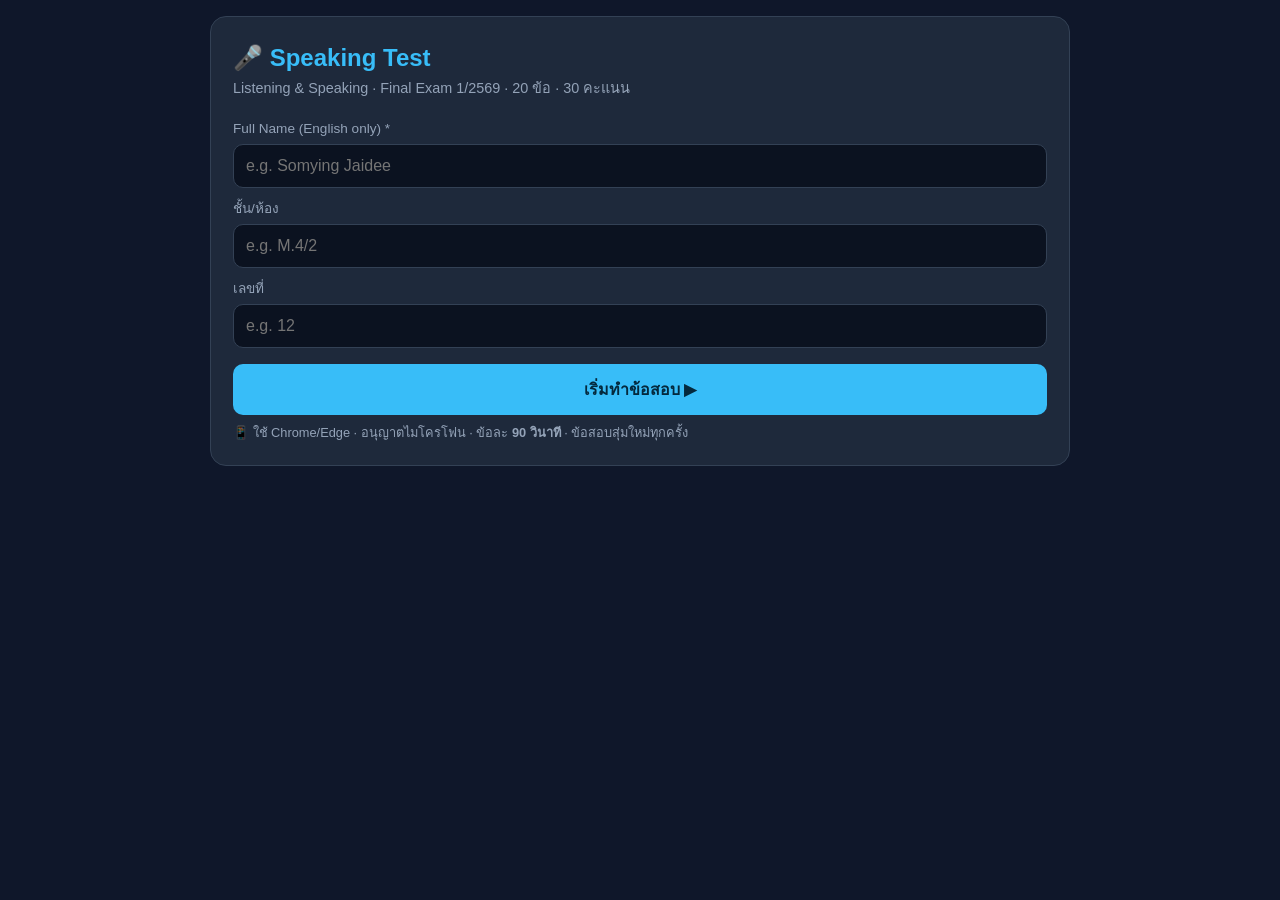
==== commit 2a08d7c2: "Rename student.html to index.html" ====
--- a/index.html
+++ b/index.html
@@ -3,7 +3,7 @@
 <head>
 <meta charset="UTF-8">
 <meta name="viewport" content="width=device-width,initial-scale=1">
-<title>Smart Speaking Test 3.5 | Listening &amp; Speaking 1/2569</title>
+<title>Speaking Test | Listening &amp; Speaking 1/2569</title>
 <style>
 :root{--bg:#0f172a;--card:#1e293b;--line:#334155;--pri:#38bdf8;--ok:#22c55e;--bad:#ef4444;--txt:#e2e8f0;--mut:#94a3b8}
 *{box-sizing:border-box;margin:0;padding:0}
@@ -14,12 +14,10 @@
 .sub{color:var(--mut);font-size:.9rem;margin-bottom:18px}
 label{display:block;font-size:.85rem;color:var(--mut);margin:10px 0 4px}
 input{width:100%;padding:12px;border-radius:10px;border:1px solid var(--line);background:#0b1220;color:var(--txt);font-size:1rem}
-input.bad{border-color:var(--bad);background:#1a0b0b}
-input.good{border-color:var(--ok)}
+input.bad{border-color:var(--bad);background:#1a0b0b}input.good{border-color:var(--ok)}
 .err{color:#fca5a5;font-size:.8rem;margin-top:5px;display:none}
 button{cursor:pointer;border:none;border-radius:10px;padding:13px 18px;font-size:1rem;font-weight:600;transition:.2s}
 .btn{background:var(--pri);color:#04293d;width:100%;margin-top:16px}.btn:hover{filter:brightness(1.1)}
-.btn2{background:#334155;color:var(--txt)}
 .mic{background:var(--bad);color:#fff;width:100%;font-size:1.05rem;padding:18px}
 .mic:disabled{opacity:.45;cursor:not-allowed}
 .mic.rec{animation:pulse 1s infinite}@keyframes pulse{50%{opacity:.55}}
@@ -42,31 +40,24 @@
 table{width:100%;border-collapse:collapse;font-size:.85rem;margin-top:12px}
 th,td{border-bottom:1px solid var(--line);padding:9px;text-align:left;vertical-align:top}
 th{color:var(--mut)}audio{width:185px;height:34px}
-.hide{display:none}.row{display:flex;gap:10px;margin-top:14px}.row>*{flex:1}
-.score{font-size:3rem;font-weight:800;color:var(--pri);text-align:center}
+.hide{display:none}.score{font-size:3rem;font-weight:800;color:var(--pri);text-align:center}
 .note{font-size:.8rem;color:var(--mut);margin-top:8px}
 </style>
 </head>
 <body><div class="wrap">
 
-<!-- ===== LOGIN ===== -->
 <div id="s1" class="card">
-  <h1>🎤 Smart Speaking Test 3.5</h1>
+  <h1>🎤 Speaking Test</h1>
   <div class="sub">Listening &amp; Speaking · Final Exam 1/2569 · 20 ข้อ · 30 คะแนน</div>
   <label>Full Name (English only) *</label>
   <input id="nm" placeholder="e.g. Somying Jaidee" autocomplete="off" oninput="chkName()" onblur="chkName()">
-  <div class="err" id="nmErr">⚠️ กรุณากรอกชื่อ–นามสกุลเป็นภาษาอังกฤษ (อย่างน้อย 2 คำ)</div>
+  <div class="err" id="nmErr">⚠️ กรอกชื่อ–นามสกุลเป็นภาษาอังกฤษ (อย่างน้อย 2 คำ)</div>
   <label>ชั้น/ห้อง</label><input id="cl" placeholder="e.g. M.4/2">
   <label>เลขที่</label><input id="no" type="number" placeholder="e.g. 12">
   <button class="btn" onclick="start()">เริ่มทำข้อสอบ ▶</button>
-  <div class="row">
-    <button class="btn2" onclick="teacher()">👩‍🏫 Dashboard</button>
-    <button class="btn2" onclick="setup()">⚙️ ตั้งค่าครู</button>
-  </div>
-  <div class="note">Chrome/Edge · อนุญาตไมโครโฟน · ข้อละ <b id="secShow">20</b> วินาที · ข้อสอบสุ่มใหม่ทุกครั้ง</div>
+  <div class="note">📱 ใช้ Chrome/Edge · อนุญาตไมโครโฟน · ข้อละ <b>90 วินาที</b> · ข้อสอบสุ่มใหม่ทุกครั้ง</div>
 </div>
 
-<!-- ===== TEST ===== -->
 <div id="s2" class="card hide">
   <div style="display:flex;justify-content:space-between;font-size:.85rem;color:var(--mut)">
     <span id="pg"></span><span id="sc"></span></div>
@@ -74,34 +65,23 @@
   <span class="tag" id="cat"></span><span class="clock" id="ck"></span>
   <div class="tbar"><i id="tp" style="width:100%"></i></div>
   <div class="q" id="qt"></div>
-  <div class="note">🗣️ กดไมค์แล้วพูด (เต็ม 1.50) หรือเลือกตัวเลือก (เต็ม 1.00) — หมดเวลาระบบตรวจอัตโนมัติ</div>
+  <div class="note">🗣️ กดไมค์แล้วพูด (เต็ม 1.50) หรือเลือกตัวเลือก (เต็ม 1.00) — หมดเวลาตรวจอัตโนมัติ</div>
   <button class="mic" id="mic" onclick="rec()">🎙️ กดเพื่อพูด</button>
-  <div class="box" id="tr"></div>
-  <div id="opts"></div><div id="fb"></div>
+  <div class="box" id="tr"></div><div id="opts"></div><div id="fb"></div>
   <button class="btn" id="nx">ตรวจคำตอบ ✓</button>
 </div>
 
-<!-- ===== RESULT ===== -->
-<div id="s3" class="card hide"><h2>📊 ผลการสอบ</h2><div id="rs"></div>
-  <div class="row"><button class="btn2" onclick="location.reload()">ทำใหม่</button>
-  <button class="btn2" onclick="teacher()">Dashboard</button></div></div>
-
-<!-- ===== DASHBOARD ===== -->
-<div id="s4" class="card hide"><h2>👩‍🏫 Teacher Dashboard</h2>
-  <div class="grid" id="st"></div><div style="overflow-x:auto"><table id="tb"></table></div>
-  <div class="row"><button class="btn2" onclick="csv()">⬇ CSV</button>
-  <button class="btn2" onclick="clr()">🗑 ล้างข้อมูล</button>
-  <button class="btn2" onclick="location.reload()">← กลับ</button></div></div>
+<div id="s3" class="card hide"><h2>📊 ผลการสอบของคุณ</h2><div id="rs"></div>
+  <button class="btn" onclick="location.reload()">กลับหน้าแรก</button></div>
 
 </div>
 <script>
-/* ================= CONFIG ================= */
-const PIN="1234", TOTAL=20, PER=1.5, PASS=.6;
-let SEC=+(localStorage.getItem("sst_sec")||20);
-let SHEET=localStorage.getItem("sst_url")||"";
-secShow.textContent=SEC;
-
-/* ================= QUESTION BANK (37 ข้อ มี alt ทุกข้อ) ================= */
+/* ========== ⚙️ CONFIG : แก้ 2 บรรทัดนี้เท่านั้น ========== */
+const SHEET_URL = "วาง_URL_APPS_SCRIPT_ที่นี่";   // เช่น https://script.google.com/macros/s/AKfy.../exec
+const SEC = 90;                                   // เวลาต่อข้อ (วินาที)
+const TOTAL=20, PER=1.5, PASS=.6;
+
+/* ========== QUESTION BANK ========== */
 const BANK=[
 {c:"Ability",q:"Can you sing?",k:[["yes","yeah","no","nah"],["can"]],a:"Yes, I can.",
  alt:["Yes, I can.","Yeah, I can.","No, I can't.","Nah, I can't.","Yes, but only a little.","Yeah, but not very well."]},
@@ -178,7 +158,7 @@
 {c:"Location",q:"Tell your friend to put the sugar bowl on the counter.",k:[["pick up","take"],["sugar bowl"],["put"],["counter"]],a:"Pick up the sugar bowl and put it on the counter.",
  alt:["Pick up the sugar bowl and put it on the counter, next to the coffee pot.","Take the sugar bowl and put it on the counter.","Pick up the sugar bowl and put it on the counter."]}];
 
-/* ================= TEXT NORMALIZER 2.0 ================= */
+/* ========== NORMALIZER ========== */
 const ONES=["zero","one","two","three","four","five","six","seven","eight","nine","ten","eleven","twelve",
 "thirteen","fourteen","fifteen","sixteen","seventeen","eighteen","nineteen"];
 const TENS=["","","twenty","thirty","forty","fifty","sixty","seventy","eighty","ninety"];
@@ -209,48 +189,33 @@
  if(!A.length||!B.length)return 0;
  const bag={};B.forEach(w=>bag[w]=(bag[w]||0)+1);
  let hit=0;A.forEach(w=>{if(bag[w]>0){bag[w]--;hit++}});
- const p=hit/A.length,r=hit/B.length;
- return(p+r)?2*p*r/(p+r):0;
-}
-
-/* ================= NAME VALIDATION ================= */
+ const p=hit/A.length,r=hit/B.length;return(p+r)?2*p*r/(p+r):0;
+}
+
+/* ========== NAME CHECK ========== */
 const NAME_RE=/^[A-Za-z][A-Za-z.'-]*(?:\s+[A-Za-z][A-Za-z.'-]*)+$/;
 function chkName(){
  const raw=nm.value, cleaned=raw.replace(/[^A-Za-z.'\- ]/g,"").replace(/\s{2,}/g," ");
  if(cleaned!==raw){const p=nm.selectionStart;nm.value=cleaned;try{nm.setSelectionRange(p-1,p-1)}catch(e){}}
  const ok=NAME_RE.test(nm.value.trim());
  nm.className=nm.value.trim()?(ok?"good":"bad"):"";
- nmErr.style.display=(nm.value.trim()&&!ok)?"block":"none";
- return ok;
+ nmErr.style.display=(nm.value.trim()&&!ok)?"block":"none";return ok;
 }
 function titleCase(s){return s.trim().toLowerCase().split(/\s+/).map(w=>w[0].toUpperCase()+w.slice(1)).join(" ")}
 
-/* ================= STATE ================= */
+/* ========== STATE ========== */
 const sh=a=>a.map(v=>[Math.random(),v]).sort((x,y)=>x[0]-y[0]).map(v=>v[1]);
 let Q=[],i=0,total=0,log=[],pick=null,tx="",rg=null,busy=false;
 let stream=null,mr=null,chunks=[],aURL="",tmr=null,left=SEC,locked=false;
 
-/* ================= TEACHER SETUP ================= */
-function setup(){
- if(prompt("รหัสครู:")!==PIN)return alert("รหัสไม่ถูกต้อง");
- const u=prompt("วาง Google Apps Script Web App URL (เว้นว่าง = ไม่ส่ง):",SHEET);
- if(u!==null){SHEET=u.trim();localStorage.setItem("sst_url",SHEET)}
- const s=prompt("เวลาต่อข้อ (วินาที):",SEC);
- if(s&&+s>4){SEC=+s;localStorage.setItem("sst_sec",SEC);secShow.textContent=SEC}
- alert("บันทึกการตั้งค่าแล้ว ✅");
-}
-
-/* ================= START ================= */
 async function start(){
  if(!nm.value.trim()||!cl.value.trim()||!no.value.trim())return alert("กรุณากรอกชื่อ ชั้น และเลขที่ให้ครบ");
- if(!chkName()){nm.focus();return alert("❌ ชื่อต้องเป็นภาษาอังกฤษเท่านั้น\nและต้องมีทั้งชื่อและนามสกุล\n\nตัวอย่าง: Somying Jaidee")}
+ if(!chkName()){nm.focus();return alert("❌ ชื่อต้องเป็นภาษาอังกฤษ และมีทั้งชื่อ–นามสกุล\n\nตัวอย่าง: Somying Jaidee")}
  nm.value=titleCase(nm.value);
  try{stream=await navigator.mediaDevices.getUserMedia({audio:true})}
  catch(e){if(!confirm("เข้าถึงไมโครโฟนไม่ได้ — ทำต่อแบบเลือกตัวเลือกอย่างเดียวไหม?"))return}
  Q=sh(BANK).slice(0,TOTAL);s1.classList.add("hide");s2.classList.remove("hide");show();
 }
-
-/* ================= RENDER QUESTION ================= */
 function show(){
  const q=Q[i];pick=null;tx="";aURL="";locked=false;
  cat.textContent=q.c;qt.textContent=q.q;
@@ -267,19 +232,18 @@
  startTimer();
 }
 function sel(el,t){document.querySelectorAll(".opt").forEach(e=>e.classList.remove("sel"));el.classList.add("sel");pick=t}
-
-/* ================= TIMER ================= */
 function startTimer(){clearInterval(tmr);left=SEC;paint();
  tmr=setInterval(()=>{left--;paint();if(left<=0){clearInterval(tmr);if(busy)stopAll();setTimeout(next,400)}},1000)}
-function paint(){ck.textContent=left+"s";ck.className="clock"+(left<=5?" low":"");tp.style.width=(left/SEC*100)+"%"}
-
-/* ================= RECORD ================= */
+function paint(){const m=Math.floor(left/60),s=left%60;
+ ck.textContent=(m?m+":"+String(s).padStart(2,"0"):left+"s");
+ ck.className="clock"+(left<=10?" low":"");tp.style.width=(left/SEC*100)+"%"}
+
 function rec(){
  if(busy)return stopAll();
  const SR=window.SpeechRecognition||window.webkitSpeechRecognition;
  if(!SR)return alert("เบราว์เซอร์นี้ไม่รองรับการรับเสียง กรุณาใช้ Chrome/Edge");
  busy=true;mic.classList.add("rec");mic.textContent="⏹️ กำลังฟัง… (กดเพื่อหยุด)";
- rg=new SR();rg.lang="en-US";rg.interimResults=true;rg.maxAlternatives=3;
+ rg=new SR();rg.lang="en-US";rg.interimResults=true;rg.continuous=true;rg.maxAlternatives=3;
  rg.onresult=e=>{let s="";for(const r of e.results)s+=r[0].transcript;tx=s;tr.textContent=s};
  rg.onerror=()=>{};
  rg.onend=()=>{busy=false;mic.classList.remove("rec");mic.textContent="🎙️ กดเพื่อพูด"};
@@ -290,7 +254,6 @@
 function stopAll(){try{rg&&rg.stop()}catch(e){}try{mr&&mr.state==="recording"&&mr.stop()}catch(e){}
  busy=false;mic.classList.remove("rec");mic.textContent="🎙️ กดเพื่อพูด"}
 
-/* ================= SMART GRADING ================= */
 function grade(q){
  let pt=0,mode="ไม่ตอบ";const said=tx.trim();
  const ACC=(q.alt&&q.alt.length)?q.alt:[q.a];
@@ -304,8 +267,6 @@
  }else if(pick){pt=pick===q.a?1:0;mode="Choice"}
  return{pt,mode,said:said||pick||"(ไม่ตอบ)",acc:ACC};
 }
-
-/* ================= NEXT ================= */
 function next(){
  if(locked)return;locked=true;clearInterval(tmr);
  if(busy){stopAll();locked=false;return setTimeout(next,500)}
@@ -318,57 +279,30 @@
  nx.textContent=i<TOTAL-1?"ข้อถัดไป →":"ดูผลสอบ 🏁";
  nx.onclick=()=>{i++;i<TOTAL?show():finish()};
 }
-
-/* ================= FINISH ================= */
 function finish(){
  const pct=total/30,pass=pct>=PASS;
  const r={name:nm.value.trim(),cls:cl.value.trim(),no:no.value.trim(),score:+total.toFixed(2),
   pct:Math.round(pct*100),pass,date:new Date().toLocaleString("th-TH"),
   detail:log.map(l=>({no:l.no,cat:l.cat,q:l.q,ans:l.ans,pt:l.pt,mode:l.mode,used:l.used}))};
- const db=JSON.parse(localStorage.getItem("sst")||"[]");db.push(r);localStorage.setItem("sst",JSON.stringify(db));
  const by={};log.forEach(l=>{by[l.cat]=by[l.cat]||[0,0];by[l.cat][0]+=l.pt;by[l.cat][1]+=PER});
  s2.classList.add("hide");s3.classList.remove("hide");
  rs.innerHTML=`<div class="score">${total.toFixed(2)} / 30</div>
  <div style="text-align:center;margin-bottom:16px">
  <b style="color:${pass?'var(--ok)':'var(--bad)'}">${pass?"🎉 ผ่านเกณฑ์":"📚 ยังไม่ผ่าน (เกณฑ์ 18/30)"}</b>
  <div class="note">${r.name} · ${r.cls} · เลขที่ ${r.no} · ${r.pct}%</div>
- <div class="note" id="sync">${SHEET?"⏳ กำลังส่งผล…":"💾 บันทึกในเครื่องแล้ว"}</div></div>
+ <div class="note" id="sync">⏳ กำลังส่งผลให้ครู…</div></div>
  <h2>คะแนนรายหมวด</h2><div class="grid">${Object.entries(by).map(([k,v])=>
  `<div class="stat"><b>${v[0].toFixed(1)}</b><span>${k}<br>เต็ม ${v[1].toFixed(1)}</span></div>`).join("")}</div>
  <h2 style="margin-top:20px">รายละเอียด + เสียงย้อนหลัง</h2><div style="overflow-x:auto"><table>
- <tr><th>#</th><th>คำถาม</th><th>นักเรียนตอบ</th><th>คำตอบที่ยอมรับ</th><th>วิ</th><th>คะแนน</th><th>เสียง</th></tr>
+ <tr><th>#</th><th>คำถาม</th><th>คุณตอบ</th><th>คำตอบที่ยอมรับ</th><th>วิ</th><th>คะแนน</th><th>เสียง</th></tr>
  ${log.map(l=>`<tr><td>${l.no}</td><td>${l.q}</td><td>${l.ans}</td><td style="font-size:.78rem">${l.model}</td><td>${l.used}</td>
  <td style="color:${l.pt>=1.25?'#86efac':l.pt>=.75?'#fcd34d':'#fca5a5'}">${l.pt.toFixed(2)}</td>
- <td>${l.audio?`<audio controls src="${l.audio}"></audio><br><a href="${l.audio}" download="Q${l.no}_${r.name}.webm" style="color:#38bdf8;font-size:.75rem">ดาวน์โหลด</a>`:"–"}</td></tr>`).join("")}</table></div>
- <div class="note">* คะแนนอัตโนมัติตรวจ Content + Grammar จาก transcript — ครูฟังเสียงเพื่อให้คะแนน Pronunciation/Fluency เพิ่มเติมได้</div>`;
- if(SHEET)fetch(SHEET,{method:"POST",body:JSON.stringify(r)})
-  .then(()=>{const e=document.getElementById("sync");if(e)e.textContent="☁️ ส่งเข้า Google Sheets แล้ว"})
-  .catch(()=>{const e=document.getElementById("sync");if(e)e.textContent="⚠️ ส่ง Sheets ไม่สำเร็จ (ผลยังเก็บในเครื่อง)"});
-}
-
-/* ================= DASHBOARD ================= */
-function teacher(){
- if(prompt("รหัสครู:")!==PIN)return alert("รหัสไม่ถูกต้อง");
- const db=JSON.parse(localStorage.getItem("sst")||"[]");
- [s1,s2,s3].forEach(e=>e.classList.add("hide"));s4.classList.remove("hide");
- const n=db.length,avg=n?db.reduce((a,b)=>a+b.score,0)/n:0,p=db.filter(x=>x.pass).length;
- st.innerHTML=`<div class="stat"><b>${n}</b><span>ผู้เข้าสอบ</span></div>
- <div class="stat"><b>${avg.toFixed(2)}</b><span>เฉลี่ย /30</span></div>
- <div class="stat"><b>${p}</b><span>ผ่านเกณฑ์</span></div>
- <div class="stat"><b>${n?Math.round(p/n*100):0}%</b><span>อัตราผ่าน</span></div>`;
- tb.innerHTML=`<tr><th>#</th><th>Name</th><th>ชั้น</th><th>เลขที่</th><th>คะแนน</th><th>%</th><th>ผล</th><th>วันเวลา</th></tr>`+
- (n?db.map((r,k)=>`<tr><td>${k+1}</td><td>${r.name}</td><td>${r.cls}</td><td>${r.no}</td><td>${r.score.toFixed(2)}</td>
- <td>${r.pct}%</td><td style="color:${r.pass?'#86efac':'#fca5a5'}">${r.pass?"ผ่าน":"ไม่ผ่าน"}</td><td>${r.date}</td></tr>`).join("")
- :`<tr><td colspan="8" style="text-align:center;color:#64748b">ยังไม่มีข้อมูล</td></tr>`);
-}
-function csv(){
- const db=JSON.parse(localStorage.getItem("sst")||"[]");if(!db.length)return alert("ยังไม่มีข้อมูล");
- let s="Name,ชั้น,เลขที่,คะแนน,เต็ม,ร้อยละ,ผล,วันเวลา\n";
- db.forEach(r=>s+=`"${r.name}","${r.cls}",${r.no},${r.score},30,${r.pct},${r.pass?"ผ่าน":"ไม่ผ่าน"},"${r.date}"\n`);
- const a=document.createElement("a");
- a.href=URL.createObjectURL(new Blob(["\uFEFF"+s],{type:"text/csv;charset=utf-8"}));
- a.download="speaking_results.csv";a.click();
-}
-function clr(){if(confirm("ลบผลสอบทั้งหมด?")){localStorage.removeItem("sst");teacher()}}
+ <td>${l.audio?`<audio controls src="${l.audio}"></audio>`:"–"}</td></tr>`).join("")}</table></div>`;
+ if(SHEET_URL.indexOf("http")===0){
+  fetch(SHEET_URL,{method:"POST",body:JSON.stringify(r)})
+   .then(()=>{const e=document.getElementById("sync");if(e)e.textContent="☁️ ส่งผลให้ครูเรียบร้อยแล้ว"})
+   .catch(()=>{const e=document.getElementById("sync");if(e)e.textContent="⚠️ ส่งไม่สำเร็จ กรุณาแจ้งครู"});
+ }else{const e=document.getElementById("sync");if(e)e.textContent="⚠️ ยังไม่ได้ตั้งค่า SHEET_URL";}
+}
 </script>
 </body></html>
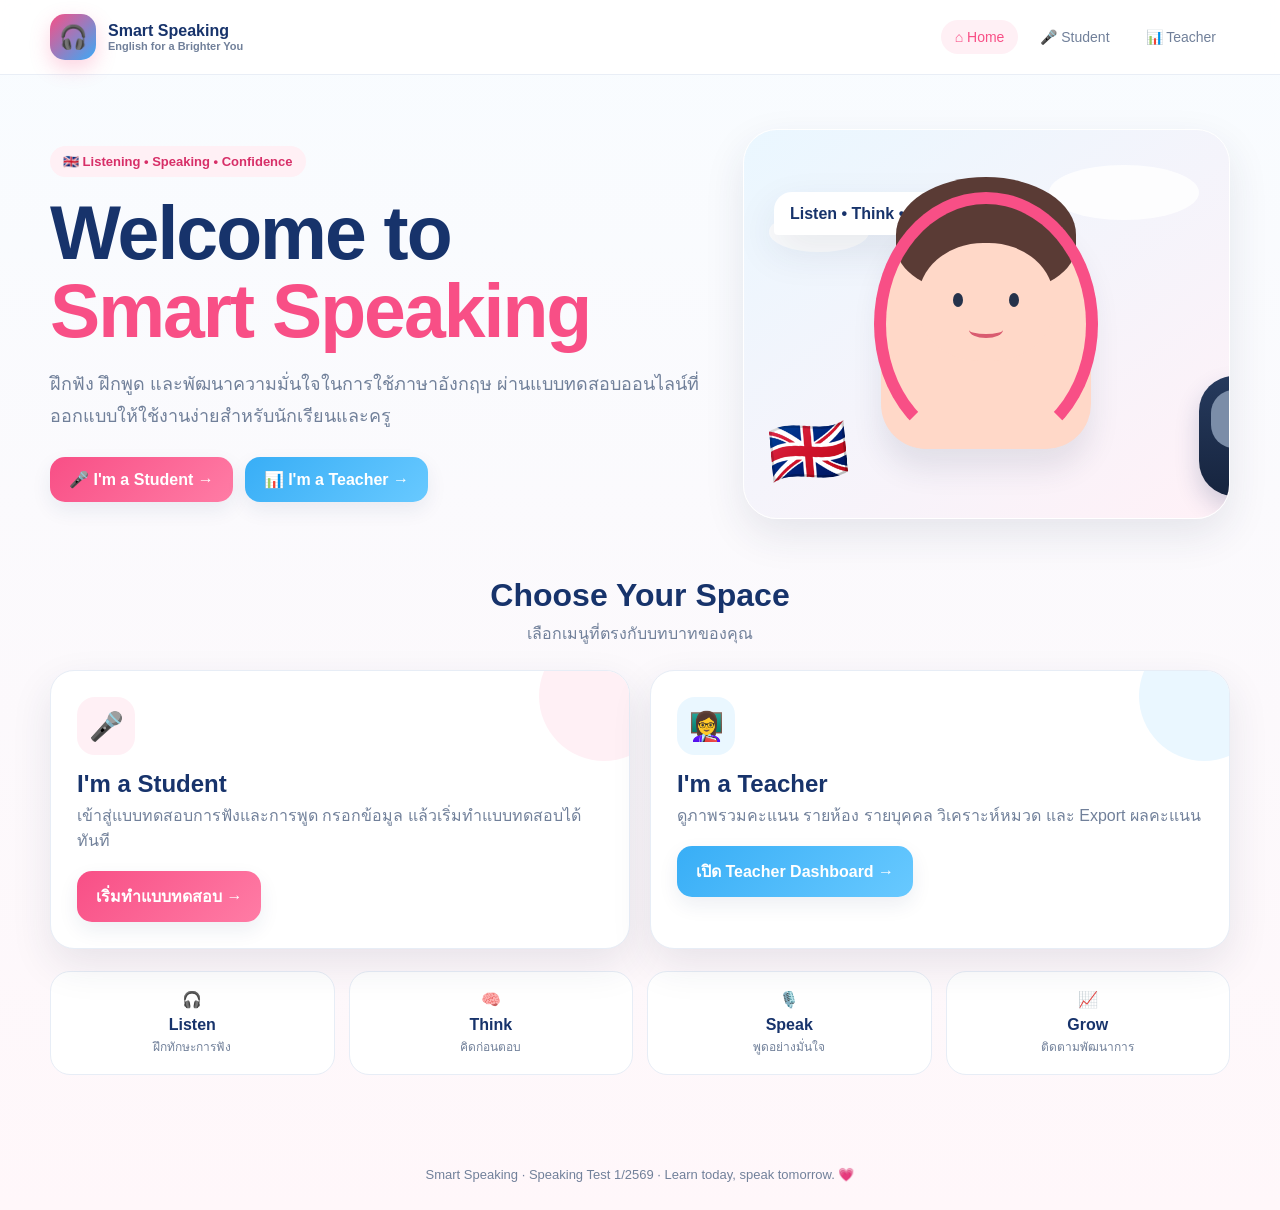
==== commit 8709dd02: "Add files via upload" ====
--- a/index.html
+++ b/index.html
@@ -3,306 +3,59 @@
 <head>
 <meta charset="UTF-8">
 <meta name="viewport" content="width=device-width,initial-scale=1">
-<title>Speaking Test | Listening &amp; Speaking 1/2569</title>
-<style>
-:root{--bg:#0f172a;--card:#1e293b;--line:#334155;--pri:#38bdf8;--ok:#22c55e;--bad:#ef4444;--txt:#e2e8f0;--mut:#94a3b8}
-*{box-sizing:border-box;margin:0;padding:0}
-body{font-family:'Segoe UI',Tahoma,sans-serif;background:var(--bg);color:var(--txt);padding:16px;line-height:1.6}
-.wrap{max-width:860px;margin:0 auto}
-.card{background:var(--card);border:1px solid var(--line);border-radius:16px;padding:22px;margin-bottom:16px}
-h1{font-size:1.5rem;color:var(--pri)}h2{font-size:1.15rem;margin-bottom:12px;color:var(--pri)}
-.sub{color:var(--mut);font-size:.9rem;margin-bottom:18px}
-label{display:block;font-size:.85rem;color:var(--mut);margin:10px 0 4px}
-input{width:100%;padding:12px;border-radius:10px;border:1px solid var(--line);background:#0b1220;color:var(--txt);font-size:1rem}
-input.bad{border-color:var(--bad);background:#1a0b0b}input.good{border-color:var(--ok)}
-.err{color:#fca5a5;font-size:.8rem;margin-top:5px;display:none}
-button{cursor:pointer;border:none;border-radius:10px;padding:13px 18px;font-size:1rem;font-weight:600;transition:.2s}
-.btn{background:var(--pri);color:#04293d;width:100%;margin-top:16px}.btn:hover{filter:brightness(1.1)}
-.mic{background:var(--bad);color:#fff;width:100%;font-size:1.05rem;padding:18px}
-.mic:disabled{opacity:.45;cursor:not-allowed}
-.mic.rec{animation:pulse 1s infinite}@keyframes pulse{50%{opacity:.55}}
-.bar{height:8px;background:#0b1220;border-radius:99px;overflow:hidden;margin:10px 0 8px}
-.bar>i{display:block;height:100%;background:var(--pri);transition:.3s}
-.tbar{height:6px;background:#0b1220;border-radius:99px;overflow:hidden;margin-bottom:16px}
-.tbar>i{display:block;height:100%;background:var(--ok);transition:1s linear}
-.q{font-size:1.3rem;font-weight:700;margin:6px 0 4px}
-.tag{display:inline-block;font-size:.72rem;background:#0b1220;border:1px solid var(--line);color:var(--mut);padding:3px 10px;border-radius:99px}
-.clock{float:right;font-weight:800;font-size:1.1rem;color:var(--ok)}.clock.low{color:var(--bad)}
-.opt{display:block;width:100%;text-align:left;background:#0b1220;border:1px solid var(--line);color:var(--txt);padding:13px;border-radius:10px;margin-top:9px;font-weight:500}
-.opt:hover{border-color:var(--pri)}.opt.sel{border-color:var(--pri);background:#0d2b3d}
-.box{background:#0b1220;border:1px dashed var(--line);border-radius:10px;padding:14px;margin-top:14px;min-height:56px}
-.fb{margin-top:12px;padding:12px;border-radius:10px;font-weight:600}
-.g{background:#052e16;color:#86efac}.y{background:#3b2a06;color:#fcd34d}.r{background:#3f1212;color:#fca5a5}
-.fb ul{margin:6px 0 0 18px;font-weight:400}
-.grid{display:grid;grid-template-columns:repeat(auto-fit,minmax(130px,1fr));gap:12px}
-.stat{background:#0b1220;border:1px solid var(--line);border-radius:12px;padding:14px;text-align:center}
-.stat b{display:block;font-size:1.7rem;color:var(--pri)}.stat span{font-size:.8rem;color:var(--mut)}
-table{width:100%;border-collapse:collapse;font-size:.85rem;margin-top:12px}
-th,td{border-bottom:1px solid var(--line);padding:9px;text-align:left;vertical-align:top}
-th{color:var(--mut)}audio{width:185px;height:34px}
-.hide{display:none}.score{font-size:3rem;font-weight:800;color:var(--pri);text-align:center}
-.note{font-size:.8rem;color:var(--mut);margin-top:8px}
-</style>
+<title>Smart Speaking | Home</title>
+<link rel="stylesheet" href="style.css">
 </head>
-<body><div class="wrap">
+<body>
+<nav class="nav"><div class="container nav-inner">
+  <a class="brand" href="index.html"><div class="logo">🎧</div><div>Smart Speaking<small>English for a Brighter You</small></div></a>
+  <div class="navlinks"><a class="active" href="index.html">⌂ Home</a><a href="student.html">🎤 Student</a><a href="dashboard.html">📊 Teacher</a></div>
+</div></nav>
 
-<div id="s1" class="card">
-  <h1>🎤 Speaking Test</h1>
-  <div class="sub">Listening &amp; Speaking · Final Exam 1/2569 · 20 ข้อ · 30 คะแนน</div>
-  <label>Full Name (English only) *</label>
-  <input id="nm" placeholder="e.g. Somying Jaidee" autocomplete="off" oninput="chkName()" onblur="chkName()">
-  <div class="err" id="nmErr">⚠️ กรอกชื่อ–นามสกุลเป็นภาษาอังกฤษ (อย่างน้อย 2 คำ)</div>
-  <label>ชั้น/ห้อง</label><input id="cl" placeholder="e.g. M.4/2">
-  <label>เลขที่</label><input id="no" type="number" placeholder="e.g. 12">
-  <button class="btn" onclick="start()">เริ่มทำข้อสอบ ▶</button>
-  <div class="note">📱 ใช้ Chrome/Edge · อนุญาตไมโครโฟน · ข้อละ <b>90 วินาที</b> · ข้อสอบสุ่มใหม่ทุกครั้ง</div>
-</div>
+<main>
+<section class="hero"><div class="container hero-grid">
+  <div>
+    <div class="badge">🇬🇧 Listening • Speaking • Confidence</div>
+    <h1>Welcome to<br><span>Smart Speaking</span></h1>
+    <p class="lead">ฝึกฟัง ฝึกพูด และพัฒนาความมั่นใจในการใช้ภาษาอังกฤษ ผ่านแบบทดสอบออนไลน์ที่ออกแบบให้ใช้งานง่ายสำหรับนักเรียนและครู</p>
+    <div class="actions">
+      <a class="btn btn-pink" href="student.html">🎤 I'm a Student →</a>
+      <a class="btn btn-blue" href="dashboard.html">📊 I'm a Teacher →</a>
+    </div>
+  </div>
+  <div class="illustration" aria-label="English listening and speaking illustration">
+    <div class="cloud c1"></div><div class="cloud c2"></div>
+    <div class="speech">Listen • Think • <b>Speak!</b> 💬</div>
+    <div class="flag">🇬🇧</div>
+    <div class="ill-content">
+      <div class="character"><div class="headphones"></div><div class="face"><i class="eye e1"></i><i class="eye e2"></i><i class="smile"></i></div></div>
+      <div class="mic"></div>
+    </div>
+  </div>
+</div></section>
 
-<div id="s2" class="card hide">
-  <div style="display:flex;justify-content:space-between;font-size:.85rem;color:var(--mut)">
-    <span id="pg"></span><span id="sc"></span></div>
-  <div class="bar"><i id="pb"></i></div>
-  <span class="tag" id="cat"></span><span class="clock" id="ck"></span>
-  <div class="tbar"><i id="tp" style="width:100%"></i></div>
-  <div class="q" id="qt"></div>
-  <div class="note">🗣️ กดไมค์แล้วพูด (เต็ม 1.50) หรือเลือกตัวเลือก (เต็ม 1.00) — หมดเวลาตรวจอัตโนมัติ</div>
-  <button class="mic" id="mic" onclick="rec()">🎙️ กดเพื่อพูด</button>
-  <div class="box" id="tr"></div><div id="opts"></div><div id="fb"></div>
-  <button class="btn" id="nx">ตรวจคำตอบ ✓</button>
-</div>
-
-<div id="s3" class="card hide"><h2>📊 ผลการสอบของคุณ</h2><div id="rs"></div>
-  <button class="btn" onclick="location.reload()">กลับหน้าแรก</button></div>
-
-</div>
-<script>
-/* ========== ⚙️ CONFIG : แก้ 2 บรรทัดนี้เท่านั้น ========== */
-const SHEET_URL = "วาง_URL_APPS_SCRIPT_ที่นี่";   // เช่น https://script.google.com/macros/s/AKfy.../exec
-const SEC = 90;                                   // เวลาต่อข้อ (วินาที)
-const TOTAL=20, PER=1.5, PASS=.6;
-
-/* ========== QUESTION BANK ========== */
-const BANK=[
-{c:"Ability",q:"Can you sing?",k:[["yes","yeah","no","nah"],["can"]],a:"Yes, I can.",
- alt:["Yes, I can.","Yeah, I can.","No, I can't.","Nah, I can't.","Yes, but only a little.","Yeah, but not very well."]},
-{c:"Ability",q:"Can you speak Spanish?",k:[["no","nah","yes"],["can"]],a:"No, I can't.",
- alt:["No, I can't.","Nah, I can't.","Yes, I can.","A little.","Yes, but only a little."]},
-{c:"Ability",q:"Can you play tennis?",k:[["yes","yeah","little"],["can","little","well"]],a:"Yes, but only a little.",
- alt:["Yes, but only a little.","Yeah, but not very well.","A little.","Yes, I can."]},
-{c:"Ability",q:"Do you know how to ski?",k:[["yes","yeah","no","nah"],["do"]],a:"Yes, I do.",
- alt:["Yes, I do.","Yeah, I do.","No, I don't.","Nah, I don't."]},
-{c:"Ability",q:"Do you know how to use a computer?",k:[["yes","can"],["use","computer"]],a:"Yes, I can use a computer.",
- alt:["Yes, I do.","Yes, I can use a computer.","I can use a computer.","Yeah, I do."]},
-{c:"Ability",q:"Do you know how to play the piano?",k:[["know","can","yes"],["play"],["piano"]],a:"I know how to play the piano.",
- alt:["Yes, I do.","I know how to play the piano.","I can play the piano.","No, I don't."]},
-{c:"Personal",q:"Where are you from?",k:[["i am","from"],["england"]],a:"I'm from England.",
- alt:["I'm from England.","I am from England.","England.","I'm from London, England."]},
-{c:"Personal",q:"Which part of England are you from?",k:[["london"]],a:"London.",
- alt:["London.","I'm from London.","I am from London."]},
-{c:"Personal",q:"What do you do?",k:[["i am","work"],["salesperson","sales"]],a:"I'm a salesperson.",
- alt:["I'm a salesperson.","I am a salesperson.","A salesperson.","I work as a salesperson."]},
-{c:"Personal",q:"Who do you work for?",k:[["work","for"],["ibm"]],a:"I work for IBM.",
- alt:["I work for IBM.","IBM.","I'm with IBM."]},
-{c:"Personal",q:"Where do you work?",k:[["work","in"],["richmond"]],a:"I work in Richmond.",
- alt:["I work in Richmond.","In Richmond.","I work at IBM in Richmond."]},
-{c:"Personal",q:"What are you studying?",k:[["study"],["economics"]],a:"I'm studying Economics.",
- alt:["I'm studying Economics.","I study Economics.","Economics."]},
-{c:"Personal",q:"What school do you go to?",k:[["go to","at"],["university"],["colorado"]],a:"I go to the University of Colorado.",
- alt:["I go to the University of Colorado.","The University of Colorado.","I'm at the University of Colorado."]},
-{c:"Personal",q:"How old are you?",k:[["i am","twenty"],["twenty five","five"]],a:"I'm twenty-five.",
- alt:["I'm twenty-five.","I am twenty-five.","Twenty-five.","I'm 25 years old."]},
-{c:"Personal",q:"Are you married?",k:[["yes","no"],["i am","not"]],a:"Yes, I am.",
- alt:["Yes, I am.","No, I'm not.","No, I am not."]},
-{c:"Personal",q:"Do you have any children?",k:[["no","yes"],["do","not"]],a:"No, I don't.",
- alt:["No, I don't.","Yes, I do.","Yes, I have two children."]},
-{c:"Time",q:"Ask a stranger for the time politely.",k:[["excuse me","pardon me","could you","do you"],["time"]],a:"Excuse me, what time is it?",
- alt:["Excuse me, what time is it?","Pardon me, do you know the time?","Do you have the time?","Could you tell me the time?"]},
-{c:"Time",q:"It is 2:05. What time is it?",k:[["five","oh"],["past","two"]],a:"It's five past two.",
- alt:["It's five past two.","It's five after two.","It's two oh five.","Five past two."]},
-{c:"Time",q:"It is 2:50. What time is it?",k:[["ten","fifty"],["to","two"],["three"]],a:"It's ten to three.",
- alt:["It's ten to three.","It's ten before three.","It's two fifty.","Ten to three."]},
-{c:"Time",q:"It is 4:15. What time is it?",k:[["quarter","fifteen"],["past","four"]],a:"It's a quarter past four.",
- alt:["It's a quarter past four.","It's a quarter after four.","It's four fifteen.","A quarter past four."]},
-{c:"Time",q:"It is 2:30. What time is it?",k:[["half","thirty"],["past","two"]],a:"It's half past two.",
- alt:["It's half past two.","It's two thirty.","Half past two."]},
-{c:"Time",q:"Ask someone for today's date politely.",k:[["excuse me","pardon me","could you","do you"],["date"]],a:"Excuse me, what's today's date?",
- alt:["Excuse me, what's today's date?","Pardon me, what's the date today?","Do you know the date?","Could you tell me today's date?"]},
-{c:"Time",q:"Today is May 1. What's the date?",k:[["may"],["first"]],a:"It's May first.",
- alt:["It's May first.","It's the first of May.","May first.","It's May 1st."]},
-{c:"Time",q:"Today is Tuesday, May 1. What's the date?",k:[["tuesday"],["first"],["may"]],a:"It's Tuesday, the first of May.",
- alt:["It's Tuesday, May the first.","It's Tuesday, the first of May.","Tuesday, May first."]},
-{c:"Time",q:"When is St. Patrick's Day?",k:[["march"],["seventeen"]],a:"It's March seventeenth.",
- alt:["It's March seventeenth.","It's the seventeenth of March.","March seventeenth.","It's March 17th."]},
-{c:"Routine",q:"What do you do after school?",k:[["go"],["library"]],a:"I go to the library.",
- alt:["I go to the library.","We go to the library.","I go to the library after school."]},
-{c:"Routine",q:"What does she do on Sunday?",k:[["goes"],["park"]],a:"She goes to the park.",
- alt:["She goes to the park.","She goes to the park on Sunday."]},
-{c:"Routine",q:"Who do you have lunch with?",k:[["have"],["lunch"],["friends"]],a:"I have lunch with friends.",
- alt:["I have lunch with friends.","I have lunch with my friends.","With my friends."]},
-{c:"Routine",q:"Who does he have lunch with?",k:[["has"],["lunch"],["classmates"]],a:"He has lunch with classmates.",
- alt:["He has lunch with classmates.","He has lunch with his classmates.","With his classmates."]},
-{c:"Routine",q:"Do you get up before 7:00?",k:[["yes","no"],["do","not"]],a:"Yes, I do.",
- alt:["Yes, I do.","No, I don't.","Yeah, I do."]},
-{c:"Routine",q:"Does he watch TV after dinner?",k:[["no","yes"],["does","not"]],a:"No, he doesn't.",
- alt:["No, he doesn't.","Yes, he does.","No, he does not."]},
-{c:"Location",q:"Where is the phone book?",k:[["it is"],["on"],["desk"]],a:"It's on the desk, by the telephone.",
- alt:["It's on the desk, by the telephone.","It's on the desk next to the telephone.","On the desk, by the telephone."]},
-{c:"Location",q:"Where are the pens?",k:[["they are"],["in"],["drawer"]],a:"They're in the drawer, next to the dictionary.",
- alt:["They're in the drawer, next to the dictionary.","They are in the drawer next to the dictionary.","In the drawer, next to the dictionary."]},
-{c:"Location",q:"Where does the teapot go?",k:[["goes"],["behind"],["sink"]],a:"It goes behind the sink, on the shelf.",
- alt:["It goes behind the sink, on the shelf.","It goes on the shelf behind the sink.","Behind the sink, on the shelf."]},
-{c:"Location",q:"Where do the magazines go?",k:[["go"],["under"],["table"]],a:"They go under the coffee table.",
- alt:["They go under the coffee table.","Under the coffee table.","They go under the table."]},
-{c:"Location",q:"Where do the sugar tongs go?",k:[["go"],["between"],["radio"],["clock"]],a:"They go between the radio and the clock.",
- alt:["They go between the radio and the clock.","Between the radio and the clock."]},
-{c:"Location",q:"Tell your friend to put the sugar bowl on the counter.",k:[["pick up","take"],["sugar bowl"],["put"],["counter"]],a:"Pick up the sugar bowl and put it on the counter.",
- alt:["Pick up the sugar bowl and put it on the counter, next to the coffee pot.","Take the sugar bowl and put it on the counter.","Pick up the sugar bowl and put it on the counter."]}];
-
-/* ========== NORMALIZER ========== */
-const ONES=["zero","one","two","three","four","five","six","seven","eight","nine","ten","eleven","twelve",
-"thirteen","fourteen","fifteen","sixteen","seventeen","eighteen","nineteen"];
-const TENS=["","","twenty","thirty","forty","fifty","sixty","seventy","eighty","ninety"];
-const ORD={1:"first",2:"second",3:"third",4:"fourth",5:"fifth",6:"sixth",7:"seventh",8:"eighth",9:"ninth",
-10:"tenth",11:"eleventh",12:"twelfth",13:"thirteenth",14:"fourteenth",15:"fifteenth",16:"sixteenth",
-17:"seventeenth",18:"eighteenth",19:"nineteenth",20:"twentieth",21:"twenty first",22:"twenty second",
-23:"twenty third",24:"twenty fourth",25:"twenty fifth",26:"twenty sixth",27:"twenty seventh",
-28:"twenty eighth",29:"twenty ninth",30:"thirtieth",31:"thirty first"};
-function n2w(n){n=+n;if(n<20)return ONES[n];if(n<100){const o=n%10;return TENS[(n/10)|0]+(o?" "+ONES[o]:"")}return""+n}
-const CONTRA=[[/\bit's\b/g,"it is"],[/\bi'm\b/g,"i am"],[/\bim\b/g,"i am"],[/\bthey're\b/g,"they are"],
-[/\btheyre\b/g,"they are"],[/\bthat's\b/g,"that is"],[/\bwhat's\b/g,"what is"],[/\bdon'?t\b/g,"do not"],
-[/\bdoesn'?t\b/g,"does not"],[/\bcan'?t\b/g,"can not"],[/\bcannot\b/g,"can not"],[/\bisn'?t\b/g,"is not"],
-[/\baren'?t\b/g,"are not"],[/\bo'clock\b/g,"oclock"],[/\bits\b/g,"it is"]];
-function norm(s){
- let t=" "+String(s).toLowerCase()+" ";
- CONTRA.forEach(c=>t=t.replace(c[0],c[1]));
- t=t.replace(/\b(\d{1,2})[:.](\d{2})\b/g,(m,h,mi)=>{const H=n2w(h);mi=+mi;
-   return mi===0?H+" oclock":mi<10?H+" oh "+ONES[mi]:H+" "+n2w(mi)});
- t=t.replace(/\b(\d{1,2})\s*(st|nd|rd|th)\b/g,(m,d)=>ORD[+d]||n2w(d));
- t=t.replace(/\b(\d{1,3})\b/g,(m,d)=>n2w(d));
- t=t.replace(/\ba\s+quarter\b/g,"quarter").replace(/\bfifteen\s+past\b/g,"quarter past");
- t=t.replace(/\bafter\b/g,"past").replace(/\bbefore\b/g,"to");
- t=t.replace(/[^a-z ]/g," ").replace(/\s+/g," ");
- return " "+t.trim()+" ";
-}
-function sim(a,b){
- const A=a.trim().split(" ").filter(Boolean),B=b.trim().split(" ").filter(Boolean);
- if(!A.length||!B.length)return 0;
- const bag={};B.forEach(w=>bag[w]=(bag[w]||0)+1);
- let hit=0;A.forEach(w=>{if(bag[w]>0){bag[w]--;hit++}});
- const p=hit/A.length,r=hit/B.length;return(p+r)?2*p*r/(p+r):0;
-}
-
-/* ========== NAME CHECK ========== */
-const NAME_RE=/^[A-Za-z][A-Za-z.'-]*(?:\s+[A-Za-z][A-Za-z.'-]*)+$/;
-function chkName(){
- const raw=nm.value, cleaned=raw.replace(/[^A-Za-z.'\- ]/g,"").replace(/\s{2,}/g," ");
- if(cleaned!==raw){const p=nm.selectionStart;nm.value=cleaned;try{nm.setSelectionRange(p-1,p-1)}catch(e){}}
- const ok=NAME_RE.test(nm.value.trim());
- nm.className=nm.value.trim()?(ok?"good":"bad"):"";
- nmErr.style.display=(nm.value.trim()&&!ok)?"block":"none";return ok;
-}
-function titleCase(s){return s.trim().toLowerCase().split(/\s+/).map(w=>w[0].toUpperCase()+w.slice(1)).join(" ")}
-
-/* ========== STATE ========== */
-const sh=a=>a.map(v=>[Math.random(),v]).sort((x,y)=>x[0]-y[0]).map(v=>v[1]);
-let Q=[],i=0,total=0,log=[],pick=null,tx="",rg=null,busy=false;
-let stream=null,mr=null,chunks=[],aURL="",tmr=null,left=SEC,locked=false;
-
-async function start(){
- if(!nm.value.trim()||!cl.value.trim()||!no.value.trim())return alert("กรุณากรอกชื่อ ชั้น และเลขที่ให้ครบ");
- if(!chkName()){nm.focus();return alert("❌ ชื่อต้องเป็นภาษาอังกฤษ และมีทั้งชื่อ–นามสกุล\n\nตัวอย่าง: Somying Jaidee")}
- nm.value=titleCase(nm.value);
- try{stream=await navigator.mediaDevices.getUserMedia({audio:true})}
- catch(e){if(!confirm("เข้าถึงไมโครโฟนไม่ได้ — ทำต่อแบบเลือกตัวเลือกอย่างเดียวไหม?"))return}
- Q=sh(BANK).slice(0,TOTAL);s1.classList.add("hide");s2.classList.remove("hide");show();
-}
-function show(){
- const q=Q[i];pick=null;tx="";aURL="";locked=false;
- cat.textContent=q.c;qt.textContent=q.q;
- pg.textContent=`ข้อ ${i+1} / ${TOTAL}`;sc.textContent=`คะแนน ${total.toFixed(2)} / 30`;
- pb.style.width=((i+1)/TOTAL*100)+"%";
- tr.innerHTML='<span style="color:#64748b">คำพูดของคุณจะแสดงที่นี่…</span>';
- fb.innerHTML="";nx.textContent="ตรวจคำตอบ ✓";nx.onclick=next;
- mic.textContent="🎙️ กดเพื่อพูด";mic.disabled=false;
- const pool=BANK.filter(x=>x.c===q.c&&x.a!==q.a);
- const opts=sh([q.a,...sh(pool).slice(0,3).map(x=>x.a)]);
- const box=document.getElementById("opts");box.innerHTML="";
- opts.forEach(t=>{const b=document.createElement("button");b.className="opt";b.textContent=t;
-  b.onclick=()=>sel(b,t);box.appendChild(b)});
- startTimer();
-}
-function sel(el,t){document.querySelectorAll(".opt").forEach(e=>e.classList.remove("sel"));el.classList.add("sel");pick=t}
-function startTimer(){clearInterval(tmr);left=SEC;paint();
- tmr=setInterval(()=>{left--;paint();if(left<=0){clearInterval(tmr);if(busy)stopAll();setTimeout(next,400)}},1000)}
-function paint(){const m=Math.floor(left/60),s=left%60;
- ck.textContent=(m?m+":"+String(s).padStart(2,"0"):left+"s");
- ck.className="clock"+(left<=10?" low":"");tp.style.width=(left/SEC*100)+"%"}
-
-function rec(){
- if(busy)return stopAll();
- const SR=window.SpeechRecognition||window.webkitSpeechRecognition;
- if(!SR)return alert("เบราว์เซอร์นี้ไม่รองรับการรับเสียง กรุณาใช้ Chrome/Edge");
- busy=true;mic.classList.add("rec");mic.textContent="⏹️ กำลังฟัง… (กดเพื่อหยุด)";
- rg=new SR();rg.lang="en-US";rg.interimResults=true;rg.continuous=true;rg.maxAlternatives=3;
- rg.onresult=e=>{let s="";for(const r of e.results)s+=r[0].transcript;tx=s;tr.textContent=s};
- rg.onerror=()=>{};
- rg.onend=()=>{busy=false;mic.classList.remove("rec");mic.textContent="🎙️ กดเพื่อพูด"};
- rg.start();
- if(stream){chunks=[];try{mr=new MediaRecorder(stream);mr.ondataavailable=e=>chunks.push(e.data);
-  mr.onstop=()=>{aURL=URL.createObjectURL(new Blob(chunks,{type:"audio/webm"}))};mr.start()}catch(e){}}
-}
-function stopAll(){try{rg&&rg.stop()}catch(e){}try{mr&&mr.state==="recording"&&mr.stop()}catch(e){}
- busy=false;mic.classList.remove("rec");mic.textContent="🎙️ กดเพื่อพูด"}
-
-function grade(q){
- let pt=0,mode="ไม่ตอบ";const said=tx.trim();
- const ACC=(q.alt&&q.alt.length)?q.alt:[q.a];
- if(said){
-  const t=norm(said);
-  const kg=(q.k&&q.k.length)?(q.k.filter(g=>g.some(w=>t.includes(norm(w).trim()))).length/q.k.length):0;
-  let best=0;ACC.forEach(x=>{const s=sim(t,norm(x));if(s>best)best=s});
-  const boost=best>=.80?1:best>=.65?.85:best;
-  pt=Math.round(PER*Math.min(Math.max(kg,boost),1)*4)/4;
-  mode="Speaking ≈ "+Math.round(best*100)+"%";
- }else if(pick){pt=pick===q.a?1:0;mode="Choice"}
- return{pt,mode,said:said||pick||"(ไม่ตอบ)",acc:ACC};
-}
-function next(){
- if(locked)return;locked=true;clearInterval(tmr);
- if(busy){stopAll();locked=false;return setTimeout(next,500)}
- const q=Q[i],g=grade(q);total+=g.pt;mic.disabled=true;
- log.push({no:i+1,cat:q.c,q:q.q,ans:g.said,model:g.acc.join(" / "),pt:g.pt,mode:g.mode,audio:aURL,used:SEC-left});
- const cls=g.pt>=1.25?"g":g.pt>=.75?"y":"r";
- fb.innerHTML=`<div class="fb ${cls}">${g.pt>=1.25?"✅ ดีมาก":g.pt>=.75?"🟡 ใช้ได้ พูดให้ครบประโยค":"❌ ยังไม่ตรง"} · ${g.pt.toFixed(2)}/1.50 <span style="font-weight:400;opacity:.8">(${g.mode})</span>
- <div style="font-weight:400;margin-top:8px">📌 <b>คำตอบที่ยอมรับได้:</b><ul>${g.acc.map(x=>`<li>${x}</li>`).join("")}</ul></div></div>`;
- sc.textContent=`คะแนน ${total.toFixed(2)} / 30`;
- nx.textContent=i<TOTAL-1?"ข้อถัดไป →":"ดูผลสอบ 🏁";
- nx.onclick=()=>{i++;i<TOTAL?show():finish()};
-}
-function finish(){
- const pct=total/30,pass=pct>=PASS;
- const r={name:nm.value.trim(),cls:cl.value.trim(),no:no.value.trim(),score:+total.toFixed(2),
-  pct:Math.round(pct*100),pass,date:new Date().toLocaleString("th-TH"),
-  detail:log.map(l=>({no:l.no,cat:l.cat,q:l.q,ans:l.ans,pt:l.pt,mode:l.mode,used:l.used}))};
- const by={};log.forEach(l=>{by[l.cat]=by[l.cat]||[0,0];by[l.cat][0]+=l.pt;by[l.cat][1]+=PER});
- s2.classList.add("hide");s3.classList.remove("hide");
- rs.innerHTML=`<div class="score">${total.toFixed(2)} / 30</div>
- <div style="text-align:center;margin-bottom:16px">
- <b style="color:${pass?'var(--ok)':'var(--bad)'}">${pass?"🎉 ผ่านเกณฑ์":"📚 ยังไม่ผ่าน (เกณฑ์ 18/30)"}</b>
- <div class="note">${r.name} · ${r.cls} · เลขที่ ${r.no} · ${r.pct}%</div>
- <div class="note" id="sync">⏳ กำลังส่งผลให้ครู…</div></div>
- <h2>คะแนนรายหมวด</h2><div class="grid">${Object.entries(by).map(([k,v])=>
- `<div class="stat"><b>${v[0].toFixed(1)}</b><span>${k}<br>เต็ม ${v[1].toFixed(1)}</span></div>`).join("")}</div>
- <h2 style="margin-top:20px">รายละเอียด + เสียงย้อนหลัง</h2><div style="overflow-x:auto"><table>
- <tr><th>#</th><th>คำถาม</th><th>คุณตอบ</th><th>คำตอบที่ยอมรับ</th><th>วิ</th><th>คะแนน</th><th>เสียง</th></tr>
- ${log.map(l=>`<tr><td>${l.no}</td><td>${l.q}</td><td>${l.ans}</td><td style="font-size:.78rem">${l.model}</td><td>${l.used}</td>
- <td style="color:${l.pt>=1.25?'#86efac':l.pt>=.75?'#fcd34d':'#fca5a5'}">${l.pt.toFixed(2)}</td>
- <td>${l.audio?`<audio controls src="${l.audio}"></audio>`:"–"}</td></tr>`).join("")}</table></div>`;
- if(SHEET_URL.indexOf("http")===0){
-  fetch(SHEET_URL,{method:"POST",body:JSON.stringify(r)})
-   .then(()=>{const e=document.getElementById("sync");if(e)e.textContent="☁️ ส่งผลให้ครูเรียบร้อยแล้ว"})
-   .catch(()=>{const e=document.getElementById("sync");if(e)e.textContent="⚠️ ส่งไม่สำเร็จ กรุณาแจ้งครู"});
- }else{const e=document.getElementById("sync");if(e)e.textContent="⚠️ ยังไม่ได้ตั้งค่า SHEET_URL";}
-}
-</script>
-</body></html>
+<section class="choice-section"><div class="container">
+  <div class="section-title"><h2>Choose Your Space</h2><p>เลือกเมนูที่ตรงกับบทบาทของคุณ</p></div>
+  <div class="choice-grid">
+    <article class="choice">
+      <div class="choice-icon">🎤</div><h3>I'm a Student</h3>
+      <p>เข้าสู่แบบทดสอบการฟังและการพูด กรอกข้อมูล แล้วเริ่มทำแบบทดสอบได้ทันที</p>
+      <a class="btn btn-pink" href="student.html">เริ่มทำแบบทดสอบ →</a>
+    </article>
+    <article class="choice teacher">
+      <div class="choice-icon">👩‍🏫</div><h3>I'm a Teacher</h3>
+      <p>ดูภาพรวมคะแนน รายห้อง รายบุคคล วิเคราะห์หมวด และ Export ผลคะแนน</p>
+      <a class="btn btn-blue" href="dashboard.html">เปิด Teacher Dashboard →</a>
+    </article>
+  </div>
+  <div class="features">
+    <div class="feature">🎧<b>Listen</b><span>ฝึกทักษะการฟัง</span></div>
+    <div class="feature">🧠<b>Think</b><span>คิดก่อนตอบ</span></div>
+    <div class="feature">🎙️<b>Speak</b><span>พูดอย่างมั่นใจ</span></div>
+    <div class="feature">📈<b>Grow</b><span>ติดตามพัฒนาการ</span></div>
+  </div>
+</div></section>
+</main>
+<footer class="footer">Smart Speaking · Speaking Test 1/2569 · Learn today, speak tomorrow. 💗</footer>
+</body>
+</html>
--- a/style.css
+++ b/style.css
@@ -0,0 +1,157 @@
+
+:root{
+  --navy:#17336b;
+  --blue:#3aa9f7;
+  --pink:#f84f86;
+  --pink2:#ff7ca5;
+  --sky:#eaf7ff;
+  --cream:#fffaf7;
+  --card:#ffffff;
+  --text:#233252;
+  --muted:#71809a;
+  --line:#e7edf6;
+  --green:#22b573;
+  --yellow:#ffca4a;
+  --shadow:0 16px 40px rgba(35,50,82,.10);
+  --radius:24px;
+}
+*{box-sizing:border-box}
+html{scroll-behavior:smooth}
+body{
+  margin:0;font-family:"Noto Sans Thai","Segoe UI",Tahoma,sans-serif;
+  color:var(--text);background:linear-gradient(180deg,#f8fcff 0%,#fff7fa 100%);
+  min-height:100vh;
+}
+a{text-decoration:none;color:inherit}
+button,input,select{font:inherit}
+button{cursor:pointer}
+.container{width:min(1180px,calc(100% - 32px));margin:auto}
+.nav{
+  position:sticky;top:0;z-index:20;background:rgba(255,255,255,.88);
+  backdrop-filter:blur(14px);border-bottom:1px solid rgba(231,237,246,.9)
+}
+.nav-inner{height:74px;display:flex;align-items:center;justify-content:space-between;gap:20px}
+.brand{display:flex;align-items:center;gap:12px;font-weight:800;color:var(--navy)}
+.logo{
+  width:46px;height:46px;border-radius:15px;display:grid;place-items:center;
+  background:linear-gradient(135deg,var(--pink),var(--blue));color:#fff;font-size:23px;
+  box-shadow:0 8px 20px rgba(248,79,134,.25)
+}
+.brand small{display:block;font-size:11px;color:var(--muted);font-weight:600}
+.navlinks{display:flex;gap:8px;align-items:center}
+.navlinks a{padding:9px 14px;border-radius:999px;font-size:14px;color:var(--muted)}
+.navlinks a:hover,.navlinks .active{background:#fff0f5;color:var(--pink)}
+.hero{padding:54px 0 34px}
+.hero-grid{display:grid;grid-template-columns:1.15fr .85fr;gap:34px;align-items:center}
+.badge{
+  display:inline-flex;gap:8px;align-items:center;padding:8px 13px;border-radius:999px;
+  background:#fff0f5;color:#d72f68;font-weight:800;font-size:13px
+}
+h1{font-size:clamp(2.3rem,6vw,4.7rem);line-height:1.03;margin:18px 0 14px;color:var(--navy);letter-spacing:-2px}
+h1 span{color:var(--pink)}
+.lead{font-size:18px;line-height:1.8;color:var(--muted);max-width:680px}
+.actions{display:flex;flex-wrap:wrap;gap:12px;margin-top:24px}
+.btn{
+  border:0;border-radius:15px;padding:13px 19px;font-weight:800;display:inline-flex;
+  justify-content:center;align-items:center;gap:9px;transition:.2s;box-shadow:0 8px 20px rgba(23,51,107,.08)
+}
+.btn:hover{transform:translateY(-2px)}
+.btn-pink{background:linear-gradient(135deg,var(--pink),var(--pink2));color:#fff}
+.btn-blue{background:linear-gradient(135deg,#38aef6,#68c9ff);color:#fff}
+.btn-light{background:#fff;border:1px solid var(--line);color:var(--navy)}
+.btn-green{background:linear-gradient(135deg,#20b978,#48d39a);color:#fff}
+.illustration{
+  min-height:390px;position:relative;border-radius:34px;overflow:hidden;
+  background:linear-gradient(145deg,#eaf7ff,#fff1f7);box-shadow:var(--shadow);
+  border:1px solid #fff
+}
+.illustration .cloud{position:absolute;background:#fff;border-radius:50%;filter:blur(.2px);opacity:.85}
+.cloud.c1{width:150px;height:55px;top:35px;right:30px}
+.cloud.c2{width:100px;height:40px;top:82px;left:25px}
+.ill-content{position:absolute;inset:0;display:flex;align-items:center;justify-content:center}
+.character{
+  width:210px;height:250px;border-radius:105px 105px 45px 45px;background:#ffd8c8;
+  position:relative;box-shadow:0 20px 30px rgba(35,50,82,.10)
+}
+.character:before{content:"";position:absolute;top:-22px;left:15px;width:180px;height:115px;border-radius:50% 50% 40% 40%;background:#5a3b35}
+.face{position:absolute;top:44px;left:37px;width:136px;height:118px;border-radius:48% 48% 45% 45%;background:#ffd8c8}
+.eye{position:absolute;top:50px;width:10px;height:14px;border-radius:50%;background:#25324b}
+.eye.e1{left:35px}.eye.e2{right:35px}
+.smile{position:absolute;left:51px;top:79px;width:34px;height:16px;border-bottom:4px solid #d95c70;border-radius:50%}
+.headphones{position:absolute;inset:-7px;border:12px solid var(--pink);border-bottom-color:transparent;border-radius:50%}
+.mic{
+  position:absolute;right:-40px;bottom:22px;width:70px;height:120px;border-radius:38px;
+  background:linear-gradient(#263a5d,#16243e);box-shadow:0 12px 25px rgba(23,51,107,.2)
+}
+.mic:before{content:"";position:absolute;left:12px;right:12px;top:14px;height:58px;border-radius:30px;background:#7b8da8}
+.mic:after{content:"";position:absolute;left:31px;bottom:-27px;width:8px;height:35px;background:#263a5d}
+.flag{position:absolute;left:24px;bottom:28px;font-size:65px;transform:rotate(-5deg)}
+.speech{
+  position:absolute;top:62px;left:30px;background:#fff;padding:12px 16px;border-radius:18px 18px 18px 4px;
+  box-shadow:var(--shadow);font-weight:800;color:var(--navy)
+}
+.speech b{color:var(--pink)}
+.choice-section{padding:24px 0 64px}
+.section-title{text-align:center;margin-bottom:24px}
+.section-title h2{font-size:32px;color:var(--navy);margin:0 0 7px}
+.section-title p{color:var(--muted);margin:0}
+.choice-grid{display:grid;grid-template-columns:repeat(2,1fr);gap:20px}
+.choice{
+  position:relative;background:#fff;border:1px solid var(--line);border-radius:24px;padding:26px;
+  box-shadow:var(--shadow);overflow:hidden
+}
+.choice:after{content:"";position:absolute;width:130px;height:130px;border-radius:50%;right:-40px;top:-40px;background:#fff0f5}
+.choice.teacher:after{background:#eaf7ff}
+.choice-icon{width:58px;height:58px;border-radius:18px;display:grid;place-items:center;font-size:28px;background:#fff0f5}
+.teacher .choice-icon{background:#eaf7ff}
+.choice h3{font-size:24px;margin:15px 0 5px;color:var(--navy)}
+.choice p{color:var(--muted);margin:0 0 18px}
+.features{display:grid;grid-template-columns:repeat(4,1fr);gap:14px;margin-top:22px}
+.feature{background:#fff;border:1px solid var(--line);padding:18px;border-radius:20px;text-align:center}
+.feature b{display:block;color:var(--navy);margin:7px 0 3px}.feature span{font-size:12px;color:var(--muted)}
+.footer{padding:28px 0;color:var(--muted);text-align:center;font-size:13px}
+.page{padding:30px 0 60px}
+.panel{background:#fff;border:1px solid var(--line);border-radius:var(--radius);box-shadow:var(--shadow);padding:24px}
+.page-head{display:flex;align-items:end;justify-content:space-between;gap:20px;margin-bottom:18px}
+.page-head h1{font-size:38px;letter-spacing:-1px;margin:0 0 4px}
+.page-head p{margin:0;color:var(--muted)}
+.form-grid{display:grid;grid-template-columns:repeat(3,1fr);gap:14px}
+.field label{display:block;font-weight:800;color:var(--navy);font-size:13px;margin-bottom:7px}
+.field input,.field select{
+  width:100%;padding:12px 14px;border-radius:13px;border:1px solid var(--line);
+  background:#fbfdff;outline:none;color:var(--text)
+}
+.field input:focus,.field select:focus{border-color:#75c8f8;box-shadow:0 0 0 4px #eaf7ff}
+.test-card{margin-top:18px;display:grid;grid-template-columns:1fr 280px;gap:18px}
+.question{padding:26px;background:linear-gradient(145deg,#fff7fa,#f2fbff);border:1px solid var(--line);border-radius:22px}
+.q-number{color:var(--pink);font-weight:900;font-size:14px}.question h2{color:var(--navy);margin:7px 0 18px}
+.answer{display:flex;gap:10px;align-items:center}.answer input{flex:1}
+.side{background:#fff;border:1px solid var(--line);border-radius:22px;padding:20px}
+.score-box{font-size:38px;font-weight:900;color:var(--pink)}
+.mini{font-size:12px;color:var(--muted)}
+.table-wrap{overflow:auto}
+table{width:100%;border-collapse:collapse;min-width:720px}
+th,td{padding:11px 10px;border-bottom:1px solid var(--line);text-align:left;font-size:13px}
+th{color:var(--muted);background:#fbfdff;position:sticky;top:0}
+.stats{display:grid;grid-template-columns:repeat(4,1fr);gap:14px;margin-bottom:18px}
+.stat{background:#fff;border:1px solid var(--line);border-radius:20px;padding:18px}
+.stat .icon{font-size:24px}.stat b{display:block;font-size:27px;color:var(--navy);margin:4px 0}.stat span{font-size:12px;color:var(--muted)}
+.lock{max-width:480px;margin:60px auto}
+.note{color:var(--muted);font-size:13px}
+@media(max-width:850px){
+  .hero-grid,.test-card{grid-template-columns:1fr}
+  .illustration{min-height:320px}
+  .form-grid,.features{grid-template-columns:repeat(2,1fr)}
+  .stats{grid-template-columns:repeat(2,1fr)}
+  .navlinks a:nth-child(n+3){display:none}
+}
+@media(max-width:560px){
+  .container{width:min(100% - 22px,1180px)}
+  .nav-inner{height:64px}.brand small{display:none}
+  .hero{padding-top:34px}.lead{font-size:16px}
+  .choice-grid,.form-grid,.features,.stats{grid-template-columns:1fr}
+  .page-head{align-items:start;flex-direction:column}
+  .page-head h1{font-size:30px}
+  .illustration{min-height:290px}
+  .character{transform:scale(.82)}
+}
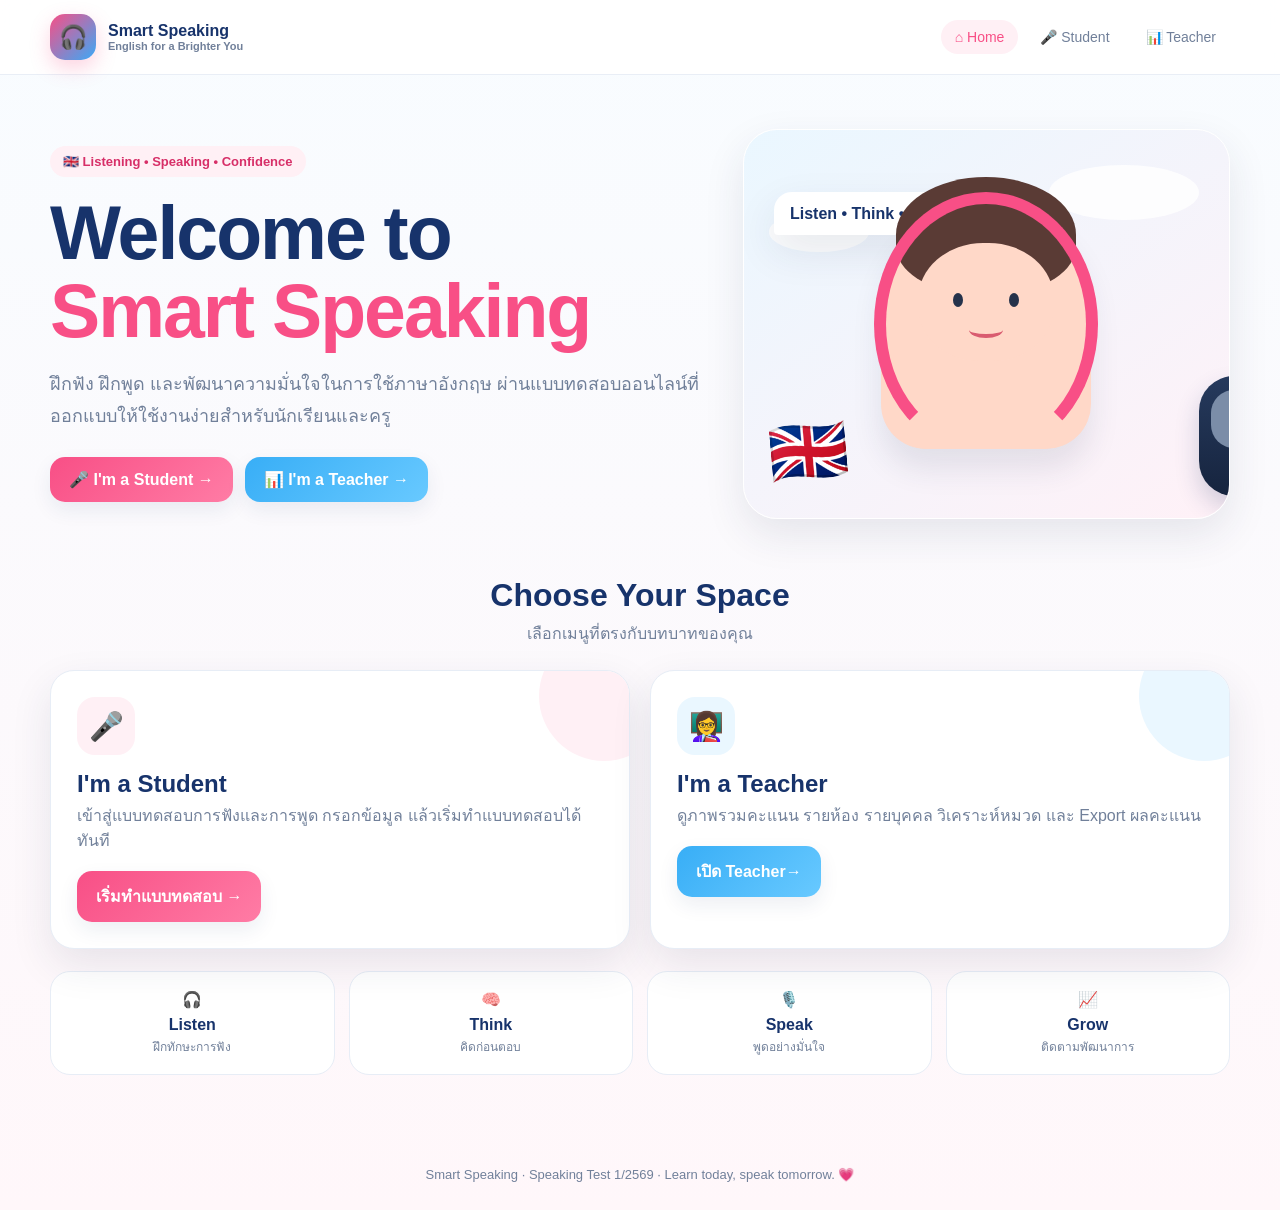
==== commit 27794694: "Update index.html" ====
--- a/index.html
+++ b/index.html
@@ -9,7 +9,7 @@
 <body>
 <nav class="nav"><div class="container nav-inner">
   <a class="brand" href="index.html"><div class="logo">🎧</div><div>Smart Speaking<small>English for a Brighter You</small></div></a>
-  <div class="navlinks"><a class="active" href="index.html">⌂ Home</a><a href="student.html">🎤 Student</a><a href="dashboard.html">📊 Teacher</a></div>
+  <div class="navlinks"><a class="active" href="index.html">⌂ Home</a><a href="student.html">🎤 Student</a><a href="teacher.html">📊 Teacher</a></div>
 </div></nav>
 
 <main>
@@ -20,7 +20,7 @@
     <p class="lead">ฝึกฟัง ฝึกพูด และพัฒนาความมั่นใจในการใช้ภาษาอังกฤษ ผ่านแบบทดสอบออนไลน์ที่ออกแบบให้ใช้งานง่ายสำหรับนักเรียนและครู</p>
     <div class="actions">
       <a class="btn btn-pink" href="student.html">🎤 I'm a Student →</a>
-      <a class="btn btn-blue" href="dashboard.html">📊 I'm a Teacher →</a>
+      <a class="btn btn-blue" href="teacher.html">📊 I'm a Teacher →</a>
     </div>
   </div>
   <div class="illustration" aria-label="English listening and speaking illustration">
@@ -45,7 +45,7 @@
     <article class="choice teacher">
       <div class="choice-icon">👩‍🏫</div><h3>I'm a Teacher</h3>
       <p>ดูภาพรวมคะแนน รายห้อง รายบุคคล วิเคราะห์หมวด และ Export ผลคะแนน</p>
-      <a class="btn btn-blue" href="dashboard.html">เปิด Teacher Dashboard →</a>
+      <a class="btn btn-blue" href="teacher.html">เปิด Teacher→</a>
     </article>
   </div>
   <div class="features">
